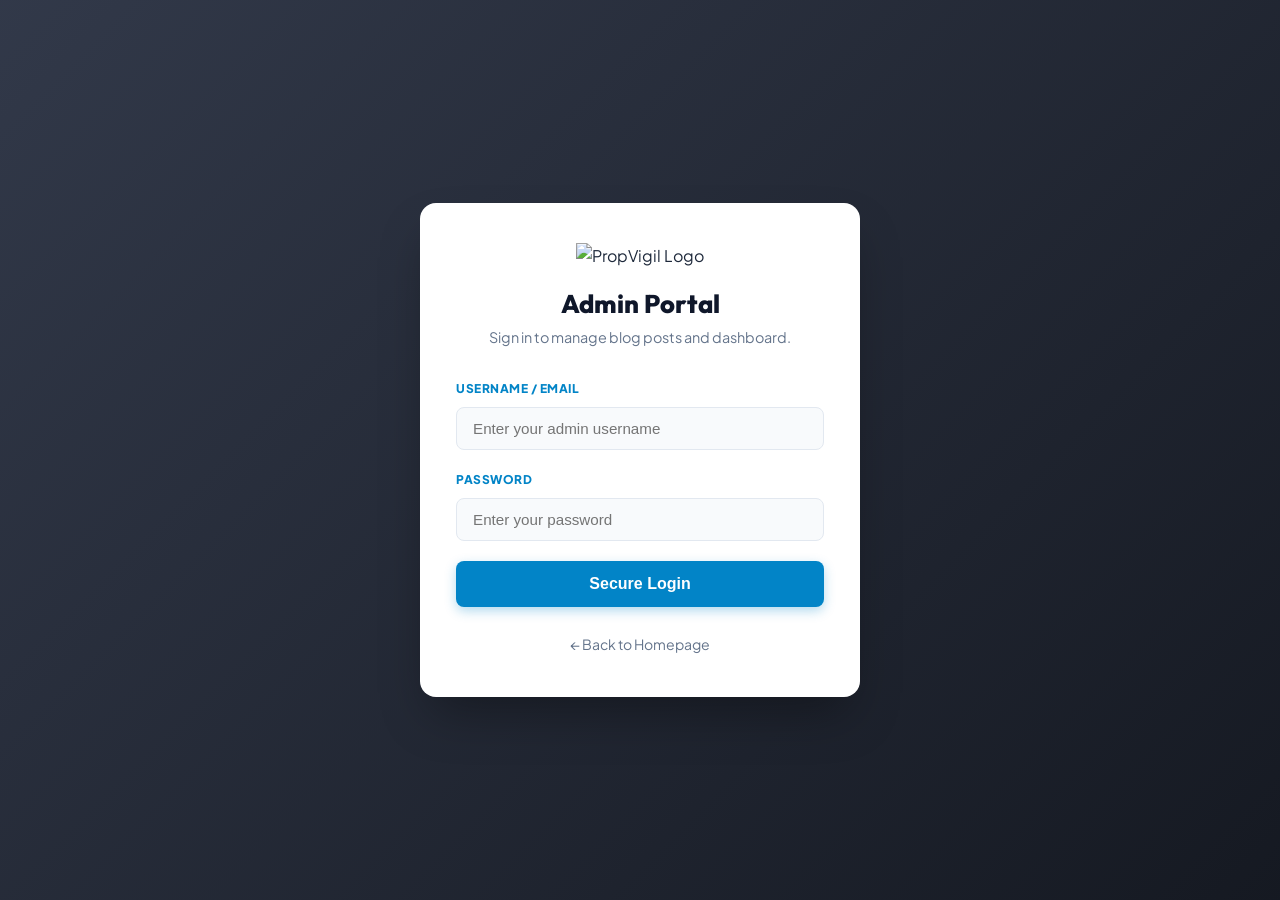
==== admin.html @ 98d90317 "Update PropVigil website" ====
<!DOCTYPE html>
<html lang="en">
<head>
  <meta charset="UTF-8">
  <meta name="viewport" content="width=device-width, initial-scale=1.0">
  <title>PropVigil Content Manager & Admin Portal</title>
  <meta name="robots" content="noindex, nofollow">

  <!-- Fonts & Styles -->
  <link rel="preconnect" href="https://fonts.googleapis.com">
  <link rel="preconnect" href="https://fonts.gstatic.com" crossorigin>
  <link href="https://fonts.googleapis.com/css2?family=Plus+Jakarta+Sans:wght@300;400;500;600;700;800&family=Outfit:wght@400;500;600;700;800&family=Space+Grotesk:wght@500;700&display=swap" rel="stylesheet">
  <link rel="stylesheet" href="css/style.css">

  <style>
    .tab-btn {
      padding: 10px 24px;
      border: none;
      background: none;
      font-weight: 700;
      font-size: 0.95rem;
      color: #64748B;
      cursor: pointer;
      border-bottom: 2px solid transparent;
      transition: all 0.2s ease;
    }
    .tab-btn.active {
      color: #0284C7;
      border-bottom-color: #0284C7;
    }
    
    /* Modal styles */
    .admin-modal-overlay {
      position: fixed;
      top: 0; left: 0; right: 0; bottom: 0;
      background: rgba(15, 23, 42, 0.7);
      backdrop-filter: blur(4px);
      display: flex;
      justify-content: center;
      align-items: center;
      z-index: 1000;
      opacity: 0;
      visibility: hidden;
      transition: all 0.3s ease;
    }
    .admin-modal-overlay.open {
      opacity: 1;
      visibility: visible;
    }
    .admin-modal-box {
      background: #FFFFFF;
      border-radius: 16px;
      width: 90%;
      max-width: 760px;
      max-height: 90vh;
      overflow-y: auto;
      padding: 32px;
      box-shadow: 0 20px 40px rgba(0,0,0,0.2);
    }
  </style>
</head>
<body class="cms-body">

  <!-- LOGIN PORTAL VIEW (Image 2 style) -->
  <div id="loginView" class="admin-login-backdrop">
    <div class="admin-login-box">
      <img src="assets/logo.svg" alt="PropVigil Logo" class="admin-login-logo">
      <h2 class="admin-login-title">Admin Portal</h2>
      <p class="admin-login-sub">Sign in to manage blog posts and dashboard.</p>

      <div id="loginAlert" style="display: none; padding: 10px; border-radius: 6px; font-size: 0.85rem; margin-bottom: 16px; background: #FEE2E2; color: #DC2626;"></div>

      <form id="adminLoginForm">
        <div class="admin-form-group">
          <label class="admin-form-label">USERNAME / EMAIL</label>
          <input type="text" id="loginUsername" class="admin-form-input" placeholder="Enter your admin username" required autocomplete="username">
        </div>

        <div class="admin-form-group">
          <label class="admin-form-label">PASSWORD</label>
          <input type="password" id="loginPassword" class="admin-form-input" placeholder="Enter your password" required autocomplete="current-password">
        </div>

        <button type="submit" class="btn-admin-submit">Secure Login</button>
      </form>

      <div style="margin-top: 24px;">
        <a href="index.html" style="color: #64748B; font-size: 0.88rem; text-decoration: none;">← Back to Homepage</a>
      </div>
    </div>
  </div>

  <!-- CONTENT MANAGER DASHBOARD VIEW (Image 3 style) -->
  <div id="dashboardView" style="display: none;">
    
    <!-- Top Header Bar -->
    <header class="cms-topbar">
      <div class="cms-brand-title">
        <img src="assets/logo.svg" alt="PropVigil Logo" style="height: 36px;">
        <span style="border-left: 2px solid #E2E8F0; padding-left: 14px; color: #0284C7; font-size: 1.1rem;">Content Manager</span>
      </div>

      <div style="display: flex; gap: 12px; align-items: center;">
        <a href="index.html" target="_blank" class="btn-cms-action view" style="padding: 8px 16px; border: 1px solid #0284C7; border-radius: 8px; text-decoration: none;">🏠 Visit Website</a>
        <button id="logoutBtn" class="btn-cms-action unpublish" style="padding: 8px 16px; border: 1px solid #CBD5E1; border-radius: 8px;">Logout</button>
      </div>
    </header>

    <!-- Main CMS Container -->
    <main class="cms-container">

      <!-- Toast Feedback -->
      <div id="cmsToast" class="toast-feedback"></div>

      <!-- SECTION: BLOG POSTS MANAGER (Articles) -->
      <section id="sectionBlogs">
        <div class="cms-section-header">
          <h1 class="cms-title">Blog Posts & Guides</h1>
          <button id="btnCreateBlog" class="btn-create-post">
            <span style="font-size: 1.2rem; font-weight: 800;">+</span> Create New Post
          </button>
        </div>

        <div class="cms-table-card">
          <table class="cms-table">
            <thead>
              <tr>
                <th style="width: 45%;">POST DETAILS</th>
                <th>DATE CREATED</th>
                <th>STATUS</th>
                <th style="text-align: right; width: 28%;">ACTIONS</th>
              </tr>
            </thead>
            <tbody id="cmsBlogsTableBody">
              <!-- Dynamically populated -->
              <tr>
                <td colspan="4" style="text-align: center; color: #64748B; padding: 40px;">
                  Loading blog posts...
                </td>
              </tr>
            </tbody>
          </table>
        </div>
      </section>

    </main>
  </div>

  <!-- MODAL: CREATE / EDIT BLOG POST -->
  <div id="blogModal" class="admin-modal-overlay">
    <div class="admin-modal-box">
      <!-- Modal Header -->
      <div style="display: flex; justify-content: space-between; align-items: center; border-bottom: 1px solid #E2E8F0; padding-bottom: 16px; margin-bottom: 24px;">
        <h2 id="blogModalTitle" style="font-size: 1.4rem; font-weight: 800; color: #0F172A; margin: 0;">Create Blog Post</h2>
        <button id="closeBlogModal" style="background: none; border: none; font-size: 1.5rem; cursor: pointer; color: #64748B;">&times;</button>
      </div>

      <!-- Mode Selector Tabs (Image 1 & 2 layout) -->
      <div class="blog-modal-tabs">
        <button id="tabManualModeBtn" class="blog-modal-tab-btn active" type="button">
          ✍️ Manually Write Blog
        </button>
        <button id="tabAiModeBtn" class="blog-modal-tab-btn" type="button">
          🤖 AI Topic Blog Generator
        </button>
      </div>

      <!-- VIEW 1: MANUAL WRITE BLOG (Image 2 design) -->
      <div id="manualBlogView">
        <h3 style="font-size: 1.15rem; font-weight: 800; color: #0284C7; margin-bottom: 20px;">Create / Edit Blog Post Details</h3>
        
        <form id="blogForm" novalidate>
          <input type="hidden" id="blogFormId">
          <input type="hidden" id="blogFormOriginalSlug">

          <div class="admin-form-row">
            <div>
              <label class="admin-form-label">Title *</label>
              <input type="text" id="blogFormTitle" class="admin-form-input" placeholder="Enter post title" required>
            </div>
            <div>
              <label class="admin-form-label">Focus Keyword (SEO Slug) *</label>
              <input type="text" id="blogFormSlug" class="admin-form-input" placeholder="e.g. bbmp-khata-verification-guide" required>
            </div>
          </div>

          <div style="margin-bottom: 16px;">
            <label class="admin-form-label">Summary *</label>
            <textarea id="blogFormExcerpt" class="admin-form-input" rows="3" placeholder="A short summary of the post..." required></textarea>
          </div>

          <div class="admin-form-row">
            <div>
              <label class="admin-form-label">Category *</label>
              <input type="text" id="blogFormCategory" class="admin-form-input" placeholder="e.g. Civic Compliance" required value="Civic Compliance">
            </div>
            <div>
              <label class="admin-form-label">Status</label>
              <select id="blogFormStatus" class="admin-form-input" style="background: #FFFFFF;">
                <option value="true">Published (Live Immediately)</option>
                <option value="false">Draft (Hidden)</option>
              </select>
            </div>
          </div>

          <div class="admin-form-row">
            <div>
              <label class="admin-form-label">Image URL *</label>
              <input type="text" id="blogFormImageUrl" class="admin-form-input" placeholder="https://..." value="https://images.unsplash.com/photo-1560518883-ce09059eeffa?auto=format&fit=crop&w=800&q=80">
            </div>
            <div>
              <label class="admin-form-label">Image Alt Text</label>
              <input type="text" id="blogFormImageAlt" class="admin-form-input" placeholder="Description of image">
            </div>
          </div>

          <div style="margin-bottom: 24px;">
            <label class="admin-form-label">Content (HTML supported) *</label>
            <textarea id="blogFormContent" class="admin-form-input" rows="8" placeholder="<p>Write your blog content here...</p>"></textarea>
          </div>

          <div style="display: flex; justify-content: space-between; align-items: center; border-top: 1px solid #E2E8F0; padding-top: 20px;">
            <button type="button" class="btn-modal-outline cancelBlogModalBtn">Cancel</button>
            <button type="submit" id="btnSaveBlogPost" class="btn-create-post" style="padding: 12px 28px;">Save Blog Post</button>
          </div>
        </form>
      </div>

      <!-- VIEW 2: AI TOPIC BLOG GENERATOR (Image 1 design) -->
      <div id="aiBlogView" style="display: none;">
        
        <!-- Info Callout Box -->
        <div class="ai-info-box">
          <div class="ai-info-title">
            <span>🤖</span>
            <span>AI Blog Topic Generator</span>
          </div>
          <p class="ai-info-desc">
            Give AI any topic or keyword. It will automatically write structured SEO content, generate focus slug, summary, category, and attach a high-quality featured Unsplash image.
          </p>
        </div>

        <form id="aiBlogForm">
          <div style="margin-bottom: 20px;">
            <label class="admin-form-label">Enter Topic or Keyword *</label>
            <input type="text" id="aiTopicInput" class="admin-form-input" placeholder="e.g. BBMP e-Khata Digital Verification Process for NRIs in Bangalore" required>
            <div id="aiTopicDuplicateAlert" style="display: none; margin-top: 8px; padding: 10px 14px; background: #FEF3C7; border: 1px solid #F59E0B; border-radius: 8px; color: #92400E; font-size: 0.88rem; font-weight: 600; line-height: 1.4;">
            </div>
          </div>

          <div style="margin-bottom: 20px;">
            <label class="admin-form-label" style="color: #64748B;">Or Pick a Trending Topic:</label>
            <div class="topic-chips-group">
              <button type="button" class="topic-chip-btn" data-topic="BBMP e-Khata Digital Verification & Tax Assessment Guide 2026">📄 BBMP e-Khata Verification</button>
              <button type="button" class="topic-chip-btn" data-topic="Preventing Boundary Encroachment & Illegal Dumping on Vacant Plots in Bangalore">🛡️ Site Security & Fencing</button>
              <button type="button" class="topic-chip-btn" data-topic="BDA Master Plan Zonal Clearances & Lake Buffer Regulations for Property Buyers">🏢 BDA Zonal Compliance</button>
              <button type="button" class="topic-chip-btn" data-topic="NRI Property Care & Periodic Geotagged Physical Site Inspection Reports">🏡 NRI Property Care</button>
              <button type="button" class="topic-chip-btn" data-topic="Encumbrance Certificate & Title Search Due Diligence Manual for Bangalore Property">📜 Legal Title Due Diligence</button>
              <button type="button" class="topic-chip-btn" data-topic="Vacant Plot Debris Clearing & Solid Waste Byelaw Penalties in Bangalore">🧹 Debris Clearing & Byelaws</button>
            </div>
          </div>

          <div style="margin-bottom: 24px;">
            <label class="admin-form-label">Publishing Status</label>
            <select id="aiPublishStatus" class="admin-form-input" style="background: #FFFFFF;">
              <option value="true">Published (Live Immediately)</option>
              <option value="false">Draft (Hidden)</option>
            </select>
          </div>

          <div style="display: flex; justify-content: space-between; align-items: center; border-top: 1px solid #E2E8F0; padding-top: 20px;">
            <button type="button" class="btn-modal-outline cancelBlogModalBtn">Cancel</button>
            <button type="submit" id="btnSubmitAiGenerate" class="btn-modal-ai-action">
              <span>✨</span>
              <span id="aiSubmitBtnText">Generate Blog with AI</span>
            </button>
          </div>
        </form>

      </div>

    </div>
  </div>

  <script src="js/main.js"></script>
</body>
</html>
---- css/style.css ----
/* ==========================================================================
   PropVigil - Warm Cream Studio Design System (#FFF8F0)
   Palette:
   - Background Canvas: Warm Cream (#FFF8F0)
   - Cards & Containers: Crisp Pure White (#FFFFFF)
   - Primary Headings & Navy Accents: Deep Brand Navy (#1B3A5F)
   - Metallic Highlights & Badges: Brand Gold (#C9A227)
   - Text Body: Dark Slate (#1E293B) - 100% Contrast & Crystal Clear Readability
   ========================================================================== */

@import url('https://fonts.googleapis.com/css2?family=Plus+Jakarta+Sans:wght@300;400;500;600;700;800&family=Outfit:wght@400;500;600;700;800&family=Space+Grotesk:wght@500;700&display=swap');

:root {
  /* Warm Cream Core Palette */
  --bg-dark: #FFF8F0;
  --bg-light: #FFF8F0;
  --bg-navy: #1B3A5F;
  --navy-dark: #0F233B;
  --navy-light: #254E7E;

  --bg-card: #FFFFFF;
  --bg-card-hover: #FFFFFF;
  --bg-input: #FFFFFF;

  --brand-navy: #1B3A5F;
  --brand-gold: #C9A227;
  --gold-bright: #D4AF37;
  --gold-hover: #B8921E;
  --gold-light: #FFFBEB;
  --gold-border: rgba(201, 162, 39, 0.4);
  --gold-gradient: linear-gradient(135deg, #E5C158 0%, #C9A227 50%, #A07F1A 100%);

  /* High Contrast Typography Colors */
  --text-primary: #0F172A;
  --text-heading: #1B3A5F;
  --text-body: #1E293B;
  --text-muted: #64748B;
  --text-white: #FFFFFF;

  /* Borders & Shadows */
  --border-light: #E2E8F0;
  --border-gold: rgba(201, 162, 39, 0.4);

  --shadow-dock: 0 12px 35px rgba(27, 58, 95, 0.1), 0 0 20px rgba(201, 162, 39, 0.1);
  --shadow-sm: 0 4px 14px rgba(27, 58, 95, 0.05);
  --shadow-md: 0 12px 32px rgba(27, 58, 95, 0.08);
  --shadow-lg: 0 24px 50px rgba(27, 58, 95, 0.12);
  --shadow-gold-glow: 0 0 25px rgba(201, 162, 39, 0.25);

  /* Radii & Transitions */
  --radius-sm: 10px;
  --radius-md: 16px;
  --radius-lg: 28px;
  --radius-pill: 9999px;

  --transition: all 0.35s cubic-bezier(0.16, 1, 0.3, 1);
  --transition-bounce: all 0.5s cubic-bezier(0.34, 1.56, 0.64, 1);
}

/* Global Reset */
*, *::before, *::after {
  margin: 0;
  padding: 0;
  box-sizing: border-box;
}

html {
  scroll-behavior: smooth;
  font-size: 16px;
}

/* Studio Off-White Canvas */
body, .hero-section, .section-padding, .report-section {
  font-family: 'Plus Jakarta Sans', -apple-system, sans-serif;
  color: var(--text-body);
  background-color: var(--bg-dark);
  line-height: 1.65;
  overflow-x: hidden;
}

/* Typography Headings */
h1, h2, h3, h4, h5, h6 {
  font-family: 'Outfit', sans-serif;
  color: var(--text-heading);
  font-weight: 700;
  line-height: 1.2;
}

a {
  color: var(--brand-navy);
  text-decoration: none;
  transition: var(--transition);
}

a:hover {
  color: var(--brand-gold);
}

/* Text Gradient Utilities */
.text-gradient-gold {
  background: var(--gold-gradient);
  -webkit-background-clip: text;
  -webkit-text-fill-color: transparent;
  display: inline-block;
}

/* Container & Layout */
.container {
  max-width: 1200px;
  margin: 0 auto;
  padding: 0 24px;
}

.section-padding {
  padding: 105px 0;
  position: relative;
  background-color: var(--bg-dark);
}

.section-header {
  text-align: center;
  max-width: 780px;
  margin: 0 auto 56px auto;
}

.section-title {
  font-size: 2.75rem;
  color: var(--text-heading);
  margin-bottom: 16px;
  letter-spacing: -0.03em;
}

.section-intro {
  font-size: 1.15rem;
  color: var(--text-muted);
}

/* Badge Chips */
.badge-chip {
  display: inline-flex;
  align-items: center;
  gap: 8px;
  padding: 6px 20px;
  background: var(--gold-light);
  border: 1px solid var(--border-gold);
  border-radius: var(--radius-pill);
  font-size: 0.8rem;
  font-weight: 700;
  text-transform: uppercase;
  letter-spacing: 0.08em;
  color: var(--brand-gold);
  margin-bottom: 18px;
  box-shadow: 0 4px 15px rgba(201, 162, 39, 0.12);
}

/* ==========================================================================
   FLOATING ISLAND DOCK HEADER (CLEAN NAVY & GOLD EDITION)
   ========================================================================== */
.site-header {
  position: fixed;
  top: 20px;
  left: 50%;
  transform: translateX(-50%);
  width: min(1160px, 94%);
  height: 72px;
  z-index: 10000;
  background: rgba(255, 255, 255, 0.96);
  backdrop-filter: blur(24px) saturate(180%);
  -webkit-backdrop-filter: blur(24px) saturate(180%);
  border: 1.5px solid var(--border-gold);
  border-top: 3px solid var(--brand-gold);
  border-radius: var(--radius-pill);
  box-shadow: var(--shadow-dock);
  transition: var(--transition);
}

.header-inner {
  display: flex;
  align-items: center;
  justify-content: space-between;
  height: 100%;
  padding: 0 28px;
}

/* Brand Logo */
.brand-logo {
  display: flex;
  align-items: center;
  gap: 12px;
  transition: var(--transition);
}

.brand-logo:hover {
  transform: scale(1.02);
}

.brand-logo img {
  height: 48px;
  width: auto;
  display: block;
}

/* Nav Menu */
.nav-menu {
  display: flex;
  align-items: center;
  gap: 8px;
  list-style: none;
  background: transparent;
  padding: 5px 0;
  border-radius: var(--radius-pill);
  border: none;
}

.nav-link {
  font-size: 0.9rem;
  font-weight: 600;
  color: var(--brand-navy);
  padding: 8px 18px;
  border-radius: var(--radius-pill);
  transition: var(--transition);
  white-space: nowrap;
}

.nav-link:hover, .nav-link.active {
  color: var(--brand-navy);
  background: var(--gold-light);
  border: 1px solid var(--border-gold);
  box-shadow: 0 4px 12px rgba(201, 162, 39, 0.15);
}

.mobile-nav-toggle {
  display: none;
  background: rgba(27, 58, 95, 0.04);
  border: 1.5px solid var(--border-gold);
  color: var(--brand-navy);
  width: 42px;
  height: 42px;
  border-radius: var(--radius-pill);
  cursor: pointer;
  align-items: center;
  justify-content: center;
  transition: var(--transition);
  padding: 0;
  position: relative;
  z-index: 10002;
  font-size: 1.3rem;
  line-height: 1;
}

.mobile-nav-toggle:hover,
.mobile-nav-toggle:focus {
  background: var(--gold-light);
  border-color: var(--brand-gold);
  outline: none;
}

.mobile-nav-toggle .hamburger-box {
  width: 20px;
  height: 14px;
  position: relative;
  display: flex;
  flex-direction: column;
  justify-content: space-between;
  pointer-events: none;
}

.mobile-nav-toggle .hamburger-bar {
  display: block;
  width: 100%;
  height: 2px;
  background: var(--brand-navy);
  border-radius: 2px;
  transition: all 0.3s cubic-bezier(0.16, 1, 0.3, 1);
}

.mobile-nav-toggle.open .hamburger-bar:nth-child(1) {
  transform: translateY(6px) rotate(45deg);
  background: var(--brand-navy);
}

.mobile-nav-toggle.open .hamburger-bar:nth-child(2) {
  opacity: 0;
  transform: scaleX(0);
}

.mobile-nav-toggle.open .hamburger-bar:nth-child(3) {
  transform: translateY(-6px) rotate(-45deg);
  background: var(--brand-navy);
}

/* Buttons System */
.btn {
  display: inline-flex;
  align-items: center;
  justify-content: center;
  gap: 10px;
  padding: 16px 34px;
  border-radius: var(--radius-pill);
  font-weight: 700;
  font-size: 0.98rem;
  cursor: pointer;
  border: none;
  transition: var(--transition-bounce);
  text-align: center;
}

.btn-whatsapp {
  background: #25D366;
  color: #FFFFFF;
  box-shadow: 0 6px 22px rgba(37, 211, 102, 0.35);
}

.btn-whatsapp:hover {
  background: #1DA851;
  color: #FFFFFF;
  transform: translateY(-4px) scale(1.02);
  box-shadow: 0 14px 32px rgba(37, 211, 102, 0.5);
}

.btn-gold {
  background: var(--gold-gradient);
  color: #FFFFFF;
  box-shadow: 0 6px 22px rgba(201, 162, 39, 0.35);
}

.btn-gold:hover {
  background: var(--gold-hover);
  color: #FFFFFF;
  transform: translateY(-4px) scale(1.02);
  box-shadow: 0 14px 32px rgba(201, 162, 39, 0.5);
}

.btn-navy {
  background: var(--brand-navy);
  color: #FFFFFF;
  box-shadow: var(--shadow-md);
}

.btn-navy:hover {
  background: var(--navy-dark);
  color: #FFFFFF;
  transform: translateY(-4px) scale(1.02);
}

/* Hero Section */
.hero-section {
  padding: 115px 0 70px 0;
  background-color: var(--bg-dark);
  border-bottom: 1px solid var(--border-light);
}

.hero-grid {
  display: grid;
  grid-template-columns: 1.15fr 0.85fr;
  gap: 60px;
  align-items: center;
}

.hero-title {
  font-size: 3.5rem;
  color: var(--text-heading);
  line-height: 1.12;
  margin-bottom: 24px;
  letter-spacing: -0.03em;
}

.hero-subheading {
  font-size: 1.2rem;
  color: var(--text-body);
  margin-bottom: 36px;
  line-height: 1.7;
}

.hero-buttons {
  display: flex;
  align-items: center;
  gap: 16px;
  margin-bottom: 40px;
  flex-wrap: wrap;
}

.trust-strip {
  display: flex;
  align-items: center;
  gap: 16px;
  padding-top: 24px;
  border-top: 1px solid var(--border-light);
  font-size: 0.92rem;
  color: var(--text-muted);
}

.trust-chip {
  display: inline-flex;
  align-items: center;
  gap: 6px;
  color: var(--brand-navy);
  font-weight: 600;
}

.trust-chip svg {
  color: var(--brand-gold);
}

/* Hero Image Card */
.hero-image-card {
  background: var(--bg-card);
  border: 1.5px solid var(--border-gold);
  border-radius: var(--radius-lg);
  padding: 16px;
  box-shadow: var(--shadow-lg);
  position: relative;
  transition: var(--transition-bounce);
}

.hero-image-card:hover {
  transform: translateY(-8px) scale(1.015);
  box-shadow: var(--shadow-lg), var(--shadow-gold-glow);
}

.hero-image-wrap {
  position: relative;
  border-radius: var(--radius-md);
  overflow: hidden;
}

.hero-image-card img {
  width: 100%;
  height: 420px;
  object-fit: cover;
  display: block;
  border-radius: var(--radius-md);
  transition: var(--transition);
}

/* Floating Glass Overlay Badges */
.floating-overlay-badge {
  position: absolute;
  top: 28px;
  left: 28px;
  background: rgba(27, 58, 95, 0.92);
  backdrop-filter: blur(16px);
  border: 1px solid var(--border-gold);
  padding: 10px 18px;
  border-radius: var(--radius-pill);
  color: #FFFFFF;
  font-size: 0.82rem;
  font-weight: 700;
  display: flex;
  align-items: center;
  gap: 8px;
  box-shadow: var(--shadow-md);
  z-index: 10;
}

.floating-geotag-badge {
  position: absolute;
  bottom: 28px;
  right: 28px;
  background: rgba(255, 255, 255, 0.95);
  backdrop-filter: blur(16px);
  border: 1.5px solid var(--border-gold);
  padding: 10px 18px;
  border-radius: var(--radius-md);
  color: var(--brand-navy);
  font-size: 0.82rem;
  font-weight: 700;
  box-shadow: var(--shadow-md);
  z-index: 10;
  display: flex;
  align-items: center;
  gap: 8px;
}

/* Live Pulse Green Dot */
@keyframes pulseDot {
  0% { transform: scale(0.95); box-shadow: 0 0 0 0 rgba(37, 211, 102, 0.7); }
  70% { transform: scale(1); box-shadow: 0 0 0 10px rgba(37, 211, 102, 0); }
  100% { transform: scale(0.95); box-shadow: 0 0 0 0 rgba(37, 211, 102, 0); }
}

.live-dot {
  width: 10px;
  height: 10px;
  background-color: #25D366;
  border-radius: 50%;
  display: inline-block;
  animation: pulseDot 2s infinite;
}

/* Reviews Block (Replaces Stats Counter Strip - A1) */
.reviews-block {
  margin-top: 48px;
}

.reviews-grid {
  display: grid;
  grid-template-columns: repeat(3, 1fr);
  gap: 24px;
}

.review-card {
  background: var(--bg-card);
  border: 1px solid var(--border-light);
  border-top: 3px solid var(--brand-gold);
  border-radius: var(--radius-md);
  padding: 28px 24px;
  display: flex;
  flex-direction: column;
  justify-content: space-between;
  box-shadow: var(--shadow-sm);
  transition: var(--transition);
}

.review-card:hover {
  transform: translateY(-4px);
  box-shadow: var(--shadow-md);
  border-color: var(--border-gold);
}

.review-stars {
  display: flex;
  gap: 4px;
  color: #C9A227;
  font-size: 1.15rem;
  margin-bottom: 14px;
  line-height: 1;
}

.review-text {
  font-size: 0.98rem;
  color: var(--text-heading);
  line-height: 1.65;
  margin-bottom: 20px;
  font-weight: 500;
  flex-grow: 1;
}

.review-attribution {
  font-size: 0.84rem;
  color: var(--text-muted);
  font-weight: 600;
  border-top: 1px solid var(--border-light);
  padding-top: 12px;
  margin-top: auto;
  line-height: 1.4;
}

/* Cleaning is part of the plan section (A2) */
.cleaning-plan-card {
  background: #FFFFFF;
  border: 1.5px solid var(--border-gold);
  border-radius: var(--radius-lg);
  padding: 44px 40px;
  box-shadow: var(--shadow-md);
  max-width: 900px;
  margin: 0 auto;
}

.cleaning-plan-title {
  font-size: 2.2rem;
  color: var(--brand-navy);
  margin-bottom: 20px;
  letter-spacing: -0.02em;
}

.cleaning-plan-body p {
  font-size: 1.08rem;
  line-height: 1.75;
  color: var(--text-heading);
  margin-bottom: 16px;
}

.cleaning-plan-body p:last-of-type {
  margin-bottom: 28px;
}

/* What's Included Page Layout & Styling (A8) */
.whats-included-grid {
  display: grid;
  grid-template-columns: 1fr 1fr;
  gap: 32px;
  margin-bottom: 40px;
}

.included-column-card {
  background: #FFFFFF;
  border: 1px solid var(--border-light);
  border-radius: var(--radius-md);
  padding: 36px 32px;
  box-shadow: var(--shadow-sm);
}

.included-column-card.primary-plan {
  border: 1.5px solid var(--brand-gold);
  background: #FCFBF8;
}

.included-column-card h3 {
  font-size: 1.45rem;
  color: var(--brand-navy);
  margin-bottom: 22px;
  padding-bottom: 14px;
  border-bottom: 2px solid var(--border-gold);
}

.included-list {
  list-style: none;
  display: flex;
  flex-direction: column;
  gap: 12px;
  padding: 0;
  margin: 0;
}

.included-list li {
  padding: 12px 16px;
  border-radius: var(--radius-sm);
  font-size: 1rem;
  color: var(--text-heading);
  background: #FFFFFF;
  border: 1px solid var(--border-light);
  display: flex;
  align-items: center;
  gap: 10px;
}

.included-list li::before {
  content: '✓';
  color: #10B981;
  font-weight: 800;
  font-size: 1.1rem;
}

.included-list.quoted-list li::before {
  content: '•';
  color: var(--brand-gold);
  font-size: 1.5rem;
  line-height: 1;
}



.quote-single-note {
  font-size: 1rem;
  font-weight: 600;
  color: var(--brand-navy);
  text-align: center;
  padding: 16px 20px;
  background: var(--gold-light);
  border: 1px solid var(--border-gold);
  border-radius: var(--radius-md);
  margin-bottom: 44px;
}

.price-change-card {
  background: #FFFFFF;
  border: 1px solid var(--border-light);
  border-radius: var(--radius-md);
  padding: 32px;
  margin-bottom: 32px;
  text-align: center;
}

.price-change-card h3 {
  font-size: 1.35rem;
  color: var(--brand-navy);
  margin-bottom: 12px;
}

.price-change-points {
  font-size: 1.05rem;
  font-weight: 600;
  color: var(--text-heading);
}

.no-rate-card-box {
  background: var(--brand-navy);
  color: #FFFFFF;
  border-radius: var(--radius-lg);
  padding: 44px 36px;
  text-align: center;
  border: 2px solid var(--border-gold);
}

.no-rate-card-box h3 {
  color: var(--brand-gold);
  font-size: 1.85rem;
  margin-bottom: 14px;
}

.no-rate-card-box p {
  font-size: 1.1rem;
  max-width: 680px;
  margin: 0 auto 28px auto;
  color: #F8FAFC;
  line-height: 1.65;
}

@media (max-width: 900px) {
  .reviews-grid {
    grid-template-columns: 1fr;
  }
  .whats-included-grid {
    grid-template-columns: 1fr;
  }
}

/* ==========================================================================
   SECTION 2: EXPANDABLE ACCORDION BLOCKS ("What do you own?")
   ========================================================================== */
.accordion-wrapper {
  display: flex;
  flex-direction: column;
  gap: 22px;
  max-width: 1020px;
  margin: 0 auto;
}

.accordion-item {
  background: var(--bg-card);
  border: 1.5px solid var(--border-light);
  border-radius: var(--radius-md);
  overflow: hidden;
  box-shadow: var(--shadow-sm);
  transition: var(--transition-bounce);
  position: relative;
}

.accordion-item::before {
  content: '';
  position: absolute;
  left: 0;
  top: 0;
  bottom: 0;
  width: 5px;
  background: var(--brand-gold);
  opacity: 0;
  transition: var(--transition);
}

.accordion-item:hover {
  border-color: var(--border-gold);
  box-shadow: var(--shadow-md);
  transform: translateY(-4px);
}

.accordion-item.active {
  border-color: var(--brand-gold);
  box-shadow: var(--shadow-md), var(--shadow-gold-glow);
  transform: translateY(-4px);
}

.accordion-item.active::before {
  opacity: 1;
}

.accordion-header {
  padding: 26px 32px;
  background: var(--bg-card);
  display: flex;
  align-items: center;
  justify-content: space-between;
  cursor: pointer;
  user-select: none;
}

.accordion-header h3 {
  font-size: 1.38rem;
  color: var(--brand-navy);
  display: flex;
  align-items: center;
  gap: 12px;
}

.accordion-icon {
  width: 34px;
  height: 34px;
  border-radius: 50%;
  background: var(--bg-dark);
  border: 1px solid var(--border-light);
  display: flex;
  align-items: center;
  justify-content: center;
  color: var(--brand-navy);
  font-size: 0.95rem;
  font-weight: bold;
  transition: var(--transition);
}

.accordion-item.active .accordion-icon {
  transform: rotate(180deg);
  background: var(--brand-gold);
  color: #FFFFFF;
  border-color: var(--brand-gold);
  box-shadow: 0 4px 12px rgba(201, 162, 39, 0.3);
}

.accordion-content {
  display: none;
  padding: 32px;
  border-top: 1.5px solid var(--border-light);
  background: var(--bg-dark);
  animation: slideAccordion 0.4s cubic-bezier(0.16, 1, 0.3, 1) forwards;
}

@keyframes slideAccordion {
  from { opacity: 0; transform: translateY(-12px); }
  to { opacity: 1; transform: translateY(0); }
}

.accordion-item.active .accordion-content {
  display: block;
}

.acc-block-title {
  font-size: 0.84rem;
  font-weight: 800;
  text-transform: uppercase;
  letter-spacing: 0.08em;
  color: var(--brand-gold);
  margin: 22px 0 10px 0;
  display: flex;
  align-items: center;
  gap: 8px;
}

.acc-block-title:first-child {
  margin-top: 0;
}

.acc-list {
  padding-left: 22px;
  margin-bottom: 18px;
}

.acc-list li {
  margin-bottom: 8px;
  color: var(--text-body);
  font-size: 0.98rem;
}

/* Section 3: Four Steps */
.steps-grid {
  display: grid;
  grid-template-columns: repeat(4, 1fr);
  gap: 24px;
}

.step-card {
  background: var(--bg-card);
  border: 1px solid var(--border-light);
  border-radius: var(--radius-md);
  padding: 34px 26px;
  box-shadow: var(--shadow-sm);
  transition: var(--transition-bounce);
}

.step-card:hover {
  transform: translateY(-6px);
  border-color: var(--brand-gold);
  box-shadow: var(--shadow-md);
}

.step-number {
  font-size: 2.3rem;
  font-weight: 800;
  color: var(--brand-gold);
  font-family: 'Space Grotesk', 'Outfit', sans-serif;
  margin-bottom: 14px;
  width: 50px;
  height: 50px;
  background: var(--gold-light);
  border: 1px solid var(--border-gold);
  border-radius: 50%;
  display: flex;
  align-items: center;
  justify-content: center;
  box-shadow: 0 4px 12px rgba(201, 162, 39, 0.15);
  transition: var(--transition);
}

.step-card:hover .step-number {
  background: var(--brand-gold);
  color: #FFFFFF;
  transform: scale(1.1);
}

.step-card h3 {
  font-size: 1.25rem;
  margin-bottom: 10px;
  color: var(--brand-navy);
}

.step-card p {
  font-size: 0.94rem;
  color: var(--text-body);
}

/* Section 4: Report Showcase */
.report-section {
  background-color: var(--bg-dark);
  border-top: 1px solid var(--border-light);
  border-bottom: 1px solid var(--border-light);
}

.report-grid {
  display: grid;
  grid-template-columns: 1fr 1fr;
  gap: 26px;
  margin: 40px 0;
}

.report-feature-card {
  background: var(--bg-card);
  border: 1px solid var(--border-light);
  border-radius: var(--radius-md);
  padding: 30px;
  box-shadow: var(--shadow-sm);
  transition: var(--transition-bounce);
}

.report-feature-card:hover {
  border-color: var(--brand-gold);
  transform: translateY(-4px);
}

.report-feature-card h4 {
  font-size: 1.18rem;
  color: var(--brand-navy);
  margin-bottom: 10px;
}

/* Section 5: Elevated Power of Attorney Trust Card */
.poa-band {
  padding: 60px 0;
  background: var(--bg-dark);
}

.poa-trust-card {
  background: linear-gradient(135deg, #1B3A5F 0%, #0F233B 100%);
  color: #FFFFFF;
  border-radius: var(--radius-lg);
  padding: 50px 48px;
  border: 1.5px solid var(--border-gold);
  border-top: 4px solid var(--brand-gold);
  box-shadow: var(--shadow-lg), var(--shadow-gold-glow);
  position: relative;
  overflow: hidden;
}

.poa-badge {
  display: inline-flex;
  align-items: center;
  gap: 8px;
  background: rgba(201, 162, 39, 0.15);
  color: var(--brand-gold);
  border: 1px solid var(--border-gold);
  padding: 6px 16px;
  border-radius: var(--radius-pill);
  font-size: 0.82rem;
  font-weight: 700;
  letter-spacing: 0.05em;
  text-transform: uppercase;
  margin-bottom: 20px;
}

.poa-trust-card h2 {
  color: #FFFFFF;
  font-size: 2.3rem;
  margin-bottom: 20px;
  font-family: 'Outfit', sans-serif;
}

.poa-trust-card p {
  font-size: 1.05rem;
  line-height: 1.8;
  max-width: 900px;
  margin-bottom: 16px;
  color: #E2E8F0;
}

.poa-highlight {
  font-weight: 700;
  color: var(--brand-gold) !important;
  font-size: 1.18rem;
  margin-top: 24px;
  padding-top: 16px;
  border-top: 1px solid rgba(255, 255, 255, 0.12);
}

/* Data Tables */
.data-table-wrapper {
  overflow-x: auto;
  margin: 32px 0;
  border-radius: var(--radius-sm);
  border: 1px solid var(--border-light);
}

table.plain-data-table {
  width: 100%;
  border-collapse: collapse;
  background: var(--bg-card);
}

table.plain-data-table th {
  background: var(--brand-navy);
  color: #FFFFFF;
  text-align: left;
  padding: 18px 22px;
  font-size: 0.95rem;
  font-family: 'Outfit', sans-serif;
}

table.plain-data-table td {
  padding: 18px 22px;
  border-bottom: 1px solid var(--border-light);
  font-size: 0.95rem;
  color: var(--text-body);
}

table.plain-data-table tr:last-child td {
  border-bottom: none;
}

table.plain-data-table tr:nth-child(even) {
  background: var(--bg-dark);
}

/* Founder Card */
.who-we-are-grid {
  display: grid;
  grid-template-columns: 1.2fr 0.8fr;
  gap: 50px;
  align-items: start;
}

.founder-card {
  background: var(--bg-card);
  border: 1px solid var(--border-light);
  border-radius: var(--radius-md);
  padding: 30px;
  box-shadow: var(--shadow-sm);
  transition: var(--transition-bounce);
}

.founder-card:hover {
  transform: translateY(-4px);
}

.founder-photo-img {
  width: 100%;
  height: 280px;
  object-fit: cover;
  border-radius: var(--radius-sm);
  border: 2px solid var(--border-gold);
  margin-bottom: 20px;
  box-shadow: var(--shadow-sm);
}

.founder-photo-placeholder {
  width: 100%;
  height: 280px;
  background: var(--bg-dark);
  border: 2px dashed var(--border-light);
  border-radius: var(--radius-sm);
  display: flex;
  flex-direction: column;
  align-items: center;
  justify-content: center;
  color: var(--text-muted);
  margin-bottom: 20px;
}

/* Image Showcase & Visual Enhancements */
.before-after-container {
  margin-top: 40px;
  margin-bottom: 40px;
  background: var(--bg-card);
  border: 1px solid var(--border-gold);
  border-radius: var(--radius-md);
  padding: 32px;
  box-shadow: var(--shadow-md);
}

.before-after-grid {
  display: grid;
  grid-template-columns: 1fr 1fr;
  gap: 24px;
  margin-top: 20px;
}

.ba-card {
  position: relative;
  border-radius: var(--radius-sm);
  overflow: hidden;
  border: 1.5px solid var(--border-light);
  box-shadow: var(--shadow-sm);
}

.ba-card img {
  width: 100%;
  height: 240px;
  object-fit: cover;
  display: block;
  transition: var(--transition);
}

.ba-card:hover img {
  transform: scale(1.03);
}

.ba-badge {
  position: absolute;
  top: 14px;
  left: 14px;
  padding: 6px 14px;
  border-radius: var(--radius-pill);
  font-size: 0.8rem;
  font-weight: 700;
  letter-spacing: 0.05em;
  text-transform: uppercase;
}

.ba-badge.before {
  background: rgba(239, 68, 68, 0.9);
  color: #FFFFFF;
}

.ba-badge.after {
  background: rgba(16, 185, 129, 0.9);
  color: #FFFFFF;
}

.ba-caption {
  padding: 12px 16px;
  background: var(--bg-card);
  font-size: 0.88rem;
  color: var(--text-heading);
  font-weight: 600;
  border-top: 1px solid var(--border-light);
}

.report-visual-preview {
  margin-top: 36px;
  background: var(--bg-card);
  border: 1.5px solid var(--border-gold);
  border-radius: var(--radius-md);
  padding: 24px;
  box-shadow: var(--shadow-md);
}

.report-visual-grid {
  display: grid;
  grid-template-columns: 1.3fr 0.7fr;
  gap: 24px;
  align-items: center;
}

.report-sample-img {
  width: 100%;
  height: 280px;
  object-fit: cover;
  border-radius: var(--radius-sm);
  border: 1px solid var(--border-light);
}

@media (max-width: 768px) {
  .before-after-grid { grid-template-columns: 1fr; }
  .report-visual-grid { grid-template-columns: 1fr; }
}

/* FAQ Accordion */
.faq-grid {
  display: flex;
  flex-direction: column;
  gap: 16px;
  max-width: 900px;
  margin: 0 auto;
}

.faq-item {
  background: var(--bg-card);
  border: 1px solid var(--border-light);
  border-radius: var(--radius-md);
  padding: 24px 30px;
  cursor: pointer;
  transition: var(--transition-bounce);
}

.faq-item:hover {
  border-color: var(--brand-gold);
  transform: translateY(-3px);
}

.faq-item h4 {
  font-size: 1.15rem;
  color: var(--brand-navy);
  display: flex;
  align-items: center;
  justify-content: space-between;
}

.faq-answer {
  display: none;
  padding-top: 14px;
  margin-top: 14px;
  border-top: 1px solid var(--border-light);
  color: var(--text-body);
  font-size: 0.96rem;
  line-height: 1.7;
}

.faq-item.active .faq-answer {
  display: block;
}

/* Form Styling */
.form-card {
  background: var(--bg-card);
  border: 1px solid var(--border-light);
  border-radius: var(--radius-lg);
  padding: 40px;
  box-shadow: var(--shadow-md);
}

.form-group {
  margin-bottom: 20px;
}

.form-group label {
  display: block;
  font-weight: 600;
  font-size: 0.92rem;
  color: var(--brand-navy);
  margin-bottom: 8px;
}

.form-control {
  width: 100%;
  padding: 14px 18px;
  background: var(--bg-input);
  border: 1px solid var(--border-light);
  border-radius: var(--radius-sm);
  font-size: 0.98rem;
  font-family: inherit;
  color: var(--text-body);
  transition: var(--transition);
}

.form-control:focus {
  border-color: var(--brand-gold);
  outline: none;
  box-shadow: 0 0 0 3px rgba(201, 162, 39, 0.15);
}

/* Floating WhatsApp FAB */
.floating-whatsapp-fab {
  position: fixed;
  bottom: 28px;
  right: 28px;
  width: 60px;
  height: 60px;
  background: #25D366;
  border-radius: 50%;
  display: flex;
  align-items: center;
  justify-content: center;
  color: #FFFFFF;
  box-shadow: 0 8px 30px rgba(37, 211, 102, 0.45);
  z-index: 9999;
  transition: var(--transition-bounce);
  cursor: pointer;
}

.floating-whatsapp-fab:hover {
  transform: scale(1.12);
  background: #1DA851;
}

/* Scroll Reveal */
.reveal-on-scroll {
  opacity: 0;
  transform: translateY(28px);
  transition: opacity 0.75s ease-out, transform 0.75s ease-out;
}

.reveal-on-scroll.revealed {
  opacity: 1;
  transform: translateY(0);
}

/* Footer */
.site-footer {
  background: var(--navy-dark);
  color: #FFFFFF;
  padding: 70px 0 36px 0;
  border-top: 3px solid var(--brand-gold);
}

.footer-grid {
  display: grid;
  grid-template-columns: 2fr 1fr 1fr 1.5fr;
  gap: 48px;
  margin-bottom: 48px;
}

.footer-brand p {
  color: #94A3B8;
  font-size: 0.92rem;
  margin-top: 14px;
}

.footer-col h4 {
  color: #FFFFFF;
  font-size: 1.05rem;
  margin-bottom: 18px;
}

.footer-links {
  list-style: none;
  display: flex;
  flex-direction: column;
  gap: 10px;
}

.footer-links a {
  color: #94A3B8;
  font-size: 0.9rem;
}

.footer-links a:hover {
  color: var(--brand-gold);
}

.footer-bottom {
  border-top: 1px solid rgba(255, 255, 255, 0.1);
  padding-top: 24px;
  display: flex;
  justify-content: space-between;
  align-items: center;
  font-size: 0.86rem;
  color: #64748B;
}



/* ==========================================================================
   EXTRAORDINARY INTERACTIVE & VISUAL ENHANCEMENTS
   ========================================================================== */

/* 1. Location Coverage Animated Ticker Bar */
.location-ticker-strip {
  background: var(--brand-navy);
  color: #FFFFFF;
  padding: 12px 0;
  overflow: hidden;
  border-top: 2px solid var(--brand-gold);
  border-bottom: 1px solid rgba(201, 162, 39, 0.3);
}

.ticker-wrap {
  display: flex;
  white-space: nowrap;
  animation: tickerSlide 28s linear infinite;
  gap: 40px;
}

.ticker-item {
  display: inline-flex;
  align-items: center;
  gap: 8px;
  font-size: 0.88rem;
  font-weight: 600;
  color: #E2E8F0;
  letter-spacing: 0.03em;
}

.ticker-item span.city-dot {
  width: 8px;
  height: 8px;
  background: var(--brand-gold);
  border-radius: 50%;
  display: inline-block;
  box-shadow: 0 0 8px var(--brand-gold);
}

@keyframes tickerSlide {
  0% { transform: translateX(0); }
  100% { transform: translateX(-50%); }
}

/* 2. Interactive Fee Estimator Widget */
.estimator-widget-card {
  background: var(--bg-card);
  border: 2px solid var(--border-gold);
  border-radius: var(--radius-lg);
  padding: 40px;
  box-shadow: var(--shadow-lg), var(--shadow-gold-glow);
  position: relative;
  overflow: hidden;
}

.estimator-widget-card::before {
  content: '';
  position: absolute;
  top: 0;
  left: 0;
  right: 0;
  height: 5px;
  background: var(--gold-gradient);
}

.estimator-grid {
  display: grid;
  grid-template-columns: 1.2fr 0.8fr;
  gap: 36px;
  margin-top: 24px;
}

.estimator-fields {
  display: flex;
  flex-direction: column;
  gap: 20px;
}

.est-field-group label {
  font-weight: 700;
  color: var(--brand-navy);
  font-size: 0.95rem;
  margin-bottom: 8px;
  display: block;
}

.est-select {
  width: 100%;
  padding: 14px 18px;
  border-radius: var(--radius-sm);
  border: 1.5px solid var(--border-light);
  font-family: inherit;
  font-size: 0.98rem;
  color: var(--text-heading);
  background: var(--bg-dark);
  cursor: pointer;
  transition: var(--transition);
}

.est-select:focus {
  border-color: var(--brand-gold);
  box-shadow: 0 0 0 3px rgba(201, 162, 39, 0.2);
  outline: none;
}

.estimator-result-panel {
  background: var(--brand-navy);
  color: #FFFFFF;
  padding: 32px;
  border-radius: var(--radius-md);
  border: 1px solid var(--border-gold);
  display: flex;
  flex-direction: column;
  justify-content: space-between;
  text-align: center;
}

.est-price-display {
  font-family: 'Outfit', sans-serif;
  font-size: 2.8rem;
  font-weight: 800;
  color: var(--brand-gold);
  margin: 12px 0 4px 0;
}

.est-price-subtitle {
  color: #94A3B8;
  font-size: 0.88rem;
  margin-bottom: 20px;
}

.est-feature-list {
  list-style: none;
  text-align: left;
  font-size: 0.88rem;
  line-height: 1.8;
  color: #E2E8F0;
  margin-bottom: 24px;
}

.est-feature-list li::before {
  content: '✓ ';
  color: var(--brand-gold);
  font-weight: bold;
}

/* 3. Floating FAB Pulsing Halo */
.floating-whatsapp-fab::after {
  content: '';
  position: absolute;
  width: 100%;
  height: 100%;
  border-radius: 50%;
  border: 2px solid #25D366;
  animation: fabPulse 2s infinite;
}

@keyframes fabPulse {
  0% { transform: scale(1); opacity: 0.8; }
  100% { transform: scale(1.6); opacity: 0; }
}

@media (max-width: 768px) {
  .estimator-grid { grid-template-columns: 1fr; }
}

/* ==========================================================================
   INTERACTIVE PROPERTY TABBED SHOWCASE SYSTEM
   ========================================================================== */
.prop-tabs-container {
  margin-top: 36px;
}

.prop-tab-nav {
  display: flex;
  gap: 12px;
  overflow-x: auto;
  padding-bottom: 12px;
  margin-bottom: 32px;
  scroll-behavior: smooth;
  -webkit-overflow-scrolling: touch;
}

.prop-tab-nav::-webkit-scrollbar {
  height: 4px;
}

.prop-tab-nav::-webkit-scrollbar-thumb {
  background: var(--brand-gold);
  border-radius: 99px;
}

.prop-tab-btn {
  display: inline-flex;
  align-items: center;
  gap: 10px;
  padding: 16px 24px;
  background: var(--bg-card);
  border: 1.5px solid var(--border-light);
  border-radius: var(--radius-md);
  color: var(--brand-navy);
  font-family: 'Outfit', sans-serif;
  font-size: 1.05rem;
  font-weight: 700;
  cursor: pointer;
  white-space: nowrap;
  transition: var(--transition-bounce);
  box-shadow: var(--shadow-sm);
  user-select: none;
}

.prop-tab-btn:hover {
  border-color: var(--brand-gold);
  transform: translateY(-3px);
  box-shadow: var(--shadow-md);
}

.prop-tab-btn.active {
  background: var(--brand-navy);
  color: #FFFFFF;
  border-color: var(--brand-gold);
  box-shadow: var(--shadow-md), var(--shadow-gold-glow);
  transform: translateY(-3px);
}

.prop-tab-btn .tab-icon {
  font-size: 1.25rem;
}

.prop-tab-btn.active .tab-icon {
  transform: scale(1.15);
}

/* Tab Panels */
.prop-tab-panel {
  display: none;
  animation: tabFadeIn 0.45s cubic-bezier(0.16, 1, 0.3, 1) forwards;
}

.prop-tab-panel.active {
  display: block;
}

@keyframes tabFadeIn {
  from {
    opacity: 0;
    transform: translateY(16px) scale(0.98);
  }
  to {
    opacity: 1;
    transform: translateY(0) scale(1);
  }
}

.prop-details-grid {
  display: grid;
  grid-template-columns: 1fr 1fr;
  gap: 28px;
}

.prop-info-card {
  background: var(--bg-card);
  border: 1.5px solid var(--border-light);
  border-radius: var(--radius-md);
  padding: 32px;
  box-shadow: var(--shadow-md);
  transition: var(--transition);
  position: relative;
  overflow: hidden;
}

.prop-info-card.warning-card {
  border-left: 5px solid #EF4444;
}

.prop-info-card.checklist-card {
  border-left: 5px solid var(--brand-gold);
}

.prop-info-card.execution-card {
  border-left: 5px solid #10B981;
  grid-column: span 2;
}

.prop-info-card:hover {
  border-color: var(--brand-gold);
  transform: translateY(-4px);
  box-shadow: var(--shadow-lg);
}

.card-header-badge {
  display: inline-flex;
  align-items: center;
  gap: 8px;
  padding: 6px 14px;
  border-radius: var(--radius-pill);
  font-size: 0.8rem;
  font-weight: 700;
  letter-spacing: 0.05em;
  text-transform: uppercase;
  margin-bottom: 16px;
}

.card-header-badge.red {
  background: #FEE2E2;
  color: #991B1B;
}

.card-header-badge.gold {
  background: #FEF3C7;
  color: #92400E;
}

.card-header-badge.green {
  background: #D1FAE5;
  color: #065F46;
}

.prop-info-card h4 {
  font-size: 1.3rem;
  color: var(--brand-navy);
  margin-bottom: 12px;
}

.prop-info-card p {
  font-size: 0.98rem;
  line-height: 1.7;
  color: var(--text-body);
}

.check-list-grid {
  list-style: none;
  display: grid;
  grid-template-columns: 1fr;
  gap: 12px;
  margin-top: 14px;
}

.check-list-grid li {
  font-size: 0.95rem;
  font-weight: 600;
  color: var(--text-heading);
  display: flex;
  align-items: flex-start;
  gap: 10px;
  padding: 8px 12px;
  background: var(--bg-dark);
  border-radius: var(--radius-sm);
  border: 1px solid var(--border-light);
}

.check-list-grid li::before {
  content: '✓';
  color: #10B981;
  font-weight: 800;
  font-size: 1.1rem;
}

@media (max-width: 992px) {
  .prop-details-grid {
    grid-template-columns: 1fr;
  }
  .prop-info-card.execution-card {
    grid-column: span 1;
  }
}

/* ==========================================================================
   Civic & Compliance Updates — Dynamic Search, Filter Pills & Elevated Cards
   ========================================================================== */

.civic-filter-bar {
  display: flex;
  flex-wrap: wrap;
  gap: 16px;
  justify-content: space-between;
  align-items: center;
  background: var(--bg-white);
  padding: 18px 24px;
  border-radius: var(--radius-md);
  border: 1px solid var(--border-gold);
  box-shadow: var(--shadow-md);
  margin-bottom: 32px;
}

.search-box-wrapper {
  position: relative;
  flex: 1;
  min-width: 280px;
}

.search-box-input {
  width: 100%;
  padding: 12px 16px 12px 42px;
  border: 1.5px solid var(--border-light);
  border-radius: var(--radius-pill);
  font-size: 0.95rem;
  font-family: inherit;
  background: var(--bg-light);
  color: var(--text-primary);
  transition: var(--transition);
}

.search-box-input:focus {
  outline: none;
  border-color: var(--brand-gold);
  box-shadow: 0 0 0 4px rgba(212, 175, 55, 0.15);
  background: var(--bg-white);
}

.search-icon-svg {
  position: absolute;
  left: 14px;
  top: 50%;
  transform: translateY(-50%);
  color: var(--text-muted);
  pointer-events: none;
}

.filter-pills-group {
  display: flex;
  gap: 8px;
  flex-wrap: wrap;
}

.filter-pill-btn {
  padding: 8px 18px;
  border-radius: var(--radius-pill);
  border: 1px solid var(--border-light);
  background: var(--bg-light);
  color: var(--text-muted);
  font-weight: 600;
  font-size: 0.85rem;
  cursor: pointer;
  transition: var(--transition);
}

.filter-pill-btn:hover,
.filter-pill-btn.active {
  background: var(--brand-navy);
  color: var(--text-white);
  border-color: var(--brand-navy);
  box-shadow: var(--shadow-sm);
}

.notice-card-elevated {
  background: var(--bg-white);
  border: 1px solid var(--border-light);
  border-radius: var(--radius-md);
  padding: 40px;
  box-shadow: var(--shadow-md);
  transition: var(--transition);
  margin-bottom: 40px;
  position: relative;
  overflow: hidden;
}

.notice-card-elevated::before {
  content: '';
  position: absolute;
  top: 0;
  left: 0;
  width: 4px;
  height: 100%;
  background: var(--brand-gold);
}

.notice-card-elevated:hover {
  box-shadow: var(--shadow-lg);
  transform: translateY(-3px);
  border-color: var(--border-gold);
}

.status-badge-tag {
  display: inline-flex;
  align-items: center;
  gap: 6px;
  padding: 4px 12px;
  border-radius: 99px;
  font-size: 0.78rem;
  font-weight: 700;
  text-transform: uppercase;
  letter-spacing: 0.5px;
}

.status-badge-tag.danger {
  background: rgba(239, 68, 68, 0.12);
  color: #DC2626;
  border: 1px solid rgba(239, 68, 68, 0.3);
}

.status-badge-tag.warning {
  background: rgba(245, 158, 11, 0.12);
  color: #D97706;
  border: 1px solid rgba(245, 158, 11, 0.3);
}

.status-badge-tag.success {
  background: rgba(16, 185, 129, 0.12);
  color: #059669;
  border: 1px solid rgba(16, 185, 129, 0.3);
}

.status-badge-tag.official {
  background: rgba(27, 58, 95, 0.08);
  color: var(--brand-navy);
  border: 1px solid rgba(27, 58, 95, 0.25);
}

.official-doc-attachment-card {
  transition: var(--transition);
}

.official-doc-attachment-card:hover {
  box-shadow: 0 8px 24px rgba(27, 58, 95, 0.08);
}


.btn-pdf-download {
  display: inline-flex;
  align-items: center;
  gap: 10px;
  padding: 12px 24px;
  background: var(--bg-navy);
  color: var(--text-white);
  border-radius: var(--radius-sm);
  font-weight: 600;
  font-size: 0.9rem;
  transition: var(--transition);
  border: 1px solid var(--border-gold);
}

.btn-pdf-download:hover {
  background: var(--navy-dark);
  color: var(--brand-gold);
  box-shadow: 0 6px 20px rgba(27, 58, 95, 0.25);
  transform: translateY(-2px);
}

.toast-feedback {
  padding: 14px 20px;
  border-radius: var(--radius-sm);
  margin-bottom: 20px;
  font-weight: 600;
  font-size: 0.95rem;
  display: none;
  animation: fadeIn 0.4s ease forwards;
}

.toast-feedback.success {
  background: rgba(16, 185, 129, 0.12);
  color: #065F46;
  border: 1px solid #10B981;
}

.toast-feedback.error {
  background: rgba(239, 68, 68, 0.12);
  color: #991B1B;
  border: 1px solid #EF4444;
}

.toast-feedback.warning {
  background: rgba(245, 158, 11, 0.14);
  color: #92400E;
  border: 1px solid #F59E0B;
}

@keyframes fadeIn {
  from { opacity: 0; transform: translateY(-10px); }
  to { opacity: 1; transform: translateY(0); }
}

/* ==========================================================================
   Live Sample Inspection Report Showcase (Interactive Report Viewer)
   ========================================================================== */

.live-report-wrapper {
  background: var(--bg-white);
  border: 1.5px solid var(--border-gold);
  border-radius: var(--radius-md);
  box-shadow: var(--shadow-lg);
  overflow: hidden;
  margin-top: 36px;
  margin-bottom: 40px;
}

.report-header-banner {
  background: linear-gradient(135deg, #1B3A5F 0%, #0F233B 100%);
  color: var(--text-white);
  padding: 32px 36px;
  position: relative;
}

.report-header-top {
  display: flex;
  justify-content: space-between;
  align-items: center;
  flex-wrap: wrap;
  gap: 16px;
  border-bottom: 1px solid rgba(255, 255, 255, 0.15);
  padding-bottom: 20px;
  margin-bottom: 24px;
}

.report-brand-meta {
  display: flex;
  align-items: center;
  gap: 12px;
}

.report-title-text {
  font-size: 2rem;
  font-weight: 800;
  color: #FFFFFF;
  margin-bottom: 4px;
}

.report-subtitle-text {
  color: var(--brand-gold);
  font-size: 1rem;
  font-weight: 600;
}

.report-meta-grid {
  display: grid;
  grid-template-columns: repeat(auto-fit, minmax(220px, 1fr));
  gap: 16px 24px;
  background: rgba(255, 255, 255, 0.05);
  border: 1px solid rgba(212, 175, 55, 0.3);
  border-radius: var(--radius-sm);
  padding: 20px;
}

.report-meta-item .lbl {
  font-size: 0.75rem;
  color: #94A3B8;
  text-transform: uppercase;
  letter-spacing: 0.5px;
  font-weight: 700;
  display: block;
  margin-bottom: 2px;
}

.report-meta-item .val {
  font-size: 0.95rem;
  color: #FFFFFF;
  font-weight: 600;
}

.report-status-alert {
  background: var(--brand-gold);
  color: var(--brand-navy);
  padding: 16px 24px;
  border-radius: var(--radius-sm);
  margin-top: 20px;
  font-size: 1.1rem;
  font-weight: 800;
  display: flex;
  align-items: center;
  gap: 12px;
}

.report-body-content {
  padding: 36px;
}

.report-section-label {
  font-size: 0.82rem;
  font-weight: 800;
  color: var(--brand-gold);
  text-transform: uppercase;
  letter-spacing: 0.08em;
  margin-bottom: 8px;
}

.report-summary-box {
  background: var(--bg-dark);
  border-left: 4px solid var(--brand-gold);
  padding: 20px;
  border-radius: 0 var(--radius-sm) var(--radius-sm) 0;
  font-size: 1.05rem;
  color: var(--text-heading);
  line-height: 1.7;
  margin-bottom: 32px;
}

.checklist-report-table {
  width: 100%;
  border-collapse: collapse;
  margin-bottom: 36px;
}

.checklist-report-table th {
  background: var(--bg-dark);
  color: var(--brand-navy);
  font-size: 0.82rem;
  text-transform: uppercase;
  letter-spacing: 0.5px;
  padding: 12px 16px;
  text-align: left;
  border-bottom: 2px solid var(--border-light);
}

.checklist-report-table td {
  padding: 14px 16px;
  border-bottom: 1px solid var(--border-light);
  font-size: 0.95rem;
  vertical-align: middle;
}

.status-dot {
  display: inline-flex;
  align-items: center;
  gap: 6px;
  font-weight: 700;
  font-size: 0.85rem;
  padding: 4px 10px;
  border-radius: 99px;
}
.status-dot.pass { background: rgba(16, 185, 129, 0.12); color: #059669; }
.status-dot.warn { background: rgba(245, 158, 11, 0.12); color: #D97706; }

.camera-positions-grid {
  display: grid;
  grid-template-columns: 1fr 1fr;
  gap: 20px;
  margin-top: 16px;
  margin-bottom: 36px;
}

.camera-photo-card {
  border: 1px solid var(--border-light);
  border-radius: var(--radius-sm);
  overflow: hidden;
  background: var(--bg-white);
  box-shadow: var(--shadow-sm);
  transition: var(--transition);
}

.camera-photo-card:hover {
  border-color: var(--brand-gold);
  transform: translateY(-2px);
  box-shadow: var(--shadow-md);
}

.camera-photo-img {
  width: 100%;
  height: 220px;
  object-fit: cover;
  display: block;
}

.camera-photo-body {
  padding: 16px;
}

.pos-chip {
  background: var(--brand-navy);
  color: var(--text-white);
  font-size: 0.72rem;
  font-weight: 800;
  padding: 3px 8px;
  border-radius: 4px;
  text-transform: uppercase;
  display: inline-block;
  margin-bottom: 6px;
}

.geotag-line {
  font-family: monospace;
  font-size: 0.8rem;
  color: var(--brand-gold);
  background: var(--bg-dark);
  padding: 4px 8px;
  border-radius: 4px;
  display: inline-block;
  margin-top: 8px;
}

.recommendation-banner {
  background: #FFFBEB;
  border: 1.5px solid #FCD34D;
  padding: 24px;
  border-radius: var(--radius-sm);
  display: flex;
  justify-content: space-between;
  align-items: center;
  flex-wrap: wrap;
  gap: 20px;
}

@media (max-width: 768px) {
  .camera-positions-grid {
    grid-template-columns: 1fr;
  }
}/* ==========================================================================
   PropVigil Blog Platform & Content Manager (Refined UI)
   ========================================================================== */

/* Blog Hero Banner */
.blog-hero-section {
  background: linear-gradient(180deg, #090D16 0%, #0F172A 100%);
  padding: 150px 20px 60px;
  text-align: center;
  position: relative;
  overflow: hidden;
  border-bottom: 1px solid rgba(255, 255, 255, 0.08);
}

.blog-hero-section::before {
  content: '';
  position: absolute;
  top: -50%;
  left: 50%;
  transform: translateX(-50%);
  width: 800px;
  height: 400px;
  background: radial-gradient(circle, rgba(2, 132, 199, 0.15) 0%, rgba(15, 23, 42, 0) 70%);
  pointer-events: none;
}

.blog-category-badge-pill {
  display: inline-block;
  background: rgba(2, 132, 199, 0.15);
  border: 1px solid rgba(2, 132, 199, 0.4);
  color: #38BDF8;
  font-weight: 700;
  font-size: 0.8rem;
  letter-spacing: 1px;
  text-transform: uppercase;
  padding: 6px 20px;
  border-radius: 99px;
  margin-bottom: 20px;
}

.blog-hero-title {
  font-family: 'Outfit', sans-serif;
  font-size: 3rem;
  font-weight: 800;
  color: #FFFFFF;
  letter-spacing: -0.5px;
  margin-bottom: 16px;
}

.blog-hero-subtitle {
  color: #94A3B8;
  font-size: 1.15rem;
  max-width: 650px;
  margin: 0 auto 36px;
  line-height: 1.6;
}

/* Blog Filter & Search Bar */
.blog-controls-wrapper {
  max-width: 1200px;
  margin: 0 auto 40px;
  display: flex;
  justify-content: space-between;
  align-items: center;
  flex-wrap: wrap;
  gap: 20px;
}

.blog-categories-list {
  display: flex;
  gap: 10px;
  flex-wrap: wrap;
}

.blog-cat-btn {
  background: #FFFFFF;
  border: 1px solid #E2E8F0;
  color: #475569;
  padding: 8px 18px;
  border-radius: 99px;
  font-weight: 600;
  font-size: 0.85rem;
  cursor: pointer;
  transition: all 0.2s ease;
}

.blog-cat-btn:hover,
.blog-cat-btn.active {
  background: #0284C7;
  color: #FFFFFF;
  border-color: #0284C7;
  box-shadow: 0 4px 12px rgba(2, 132, 199, 0.25);
}

.blog-search-box {
  position: relative;
  min-width: 280px;
}

.blog-search-input {
  width: 100%;
  padding: 10px 16px 10px 40px;
  border: 1px solid #E2E8F0;
  border-radius: 99px;
  font-size: 0.9rem;
  outline: none;
  transition: all 0.2s ease;
  background: #FFFFFF;
}

.blog-search-input:focus {
  border-color: #0284C7;
  box-shadow: 0 0 0 3px rgba(2, 132, 199, 0.15);
}

/* Blog Grid & Cards */
.blog-grid-container {
  max-width: 1200px;
  margin: 0 auto;
  display: grid;
  grid-template-columns: repeat(auto-fill, minmax(350px, 1fr));
  gap: 30px;
  padding: 0 20px 80px;
}

.blog-card {
  background: #FFFFFF;
  border: 1px solid #E2E8F0;
  border-radius: 16px;
  overflow: hidden;
  box-shadow: 0 4px 20px rgba(0, 0, 0, 0.04);
  transition: all 0.3s cubic-bezier(0.4, 0, 0.2, 1);
  display: flex;
  flex-direction: column;
}

.blog-card:hover {
  transform: translateY(-6px);
  box-shadow: 0 20px 40px rgba(15, 23, 42, 0.12);
  border-color: #CBD5E1;
}

.blog-card-thumb-link {
  display: block;
  height: 230px;
  position: relative;
  overflow: hidden;
  background: #0F172A;
  border-radius: 16px 16px 0 0;
}

.blog-card-img {
  width: 100%;
  height: 100%;
  object-fit: cover;
  object-position: center;
  transition: transform 0.6s cubic-bezier(0.16, 1, 0.3, 1);
}

.blog-card:hover .blog-card-img {
  transform: scale(1.06);
}

.blog-card-body {
  padding: 24px;
  display: flex;
  flex-direction: column;
  flex: 1;
}

.blog-card-category {
  font-size: 0.78rem;
  font-weight: 800;
  color: #0284C7;
  text-transform: uppercase;
  letter-spacing: 0.5px;
  margin-bottom: 10px;
}

.blog-card-title {
  font-size: 1.2rem;
  font-weight: 700;
  color: #0F172A;
  line-height: 1.4;
  margin-bottom: 12px;
}

.blog-card-title a {
  color: inherit;
  text-decoration: none;
  transition: color 0.2s ease;
}

.blog-card-title a:hover {
  color: #0284C7;
}

.blog-card-excerpt {
  font-size: 0.92rem;
  color: #64748B;
  line-height: 1.6;
  margin-bottom: 24px;
  display: -webkit-box;
  -webkit-line-clamp: 3;
  -webkit-box-orient: vertical;
  overflow: hidden;
  flex: 1;
}

.blog-card-footer {
  display: flex;
  justify-content: space-between;
  align-items: center;
  border-top: 1px solid #F1F5F9;
  padding-top: 16px;
  margin-top: auto;
}

.blog-read-link {
  color: #0284C7;
  font-weight: 700;
  font-size: 0.9rem;
  text-decoration: none;
  display: inline-flex;
  align-items: center;
  gap: 6px;
  transition: gap 0.2s ease;
}

.blog-card:hover .blog-read-link {
  gap: 10px;
  color: #0369A1;
}

/* Single Blog Details View */
.article-header {
  background: linear-gradient(180deg, #090D16 0%, #0F172A 100%);
  color: #FFFFFF;
  padding: 150px 20px 100px;
  text-align: center;
  position: relative;
}

.article-hero-img-box {
  max-width: 860px;
  height: 440px;
  margin: -60px auto 50px;
  border-radius: 20px;
  overflow: hidden;
  box-shadow: 0 25px 50px -12px rgba(15, 23, 42, 0.35);
  border: 4px solid #FFFFFF;
  background: #0F172A;
  position: relative;
  z-index: 10;
}

.article-hero-img {
  width: 100%;
  height: 100%;
  object-fit: cover;
  object-position: center;
  display: block;
  transition: transform 0.5s ease;
}

.article-body-wrapper {
  max-width: 800px;
  margin: 0 auto;
  padding: 0 20px 80px;
  font-size: 1.1rem;
  line-height: 1.8;
  color: #334155;
}

.article-body-wrapper p {
  margin-bottom: 20px;
}

.article-body-wrapper h1,
.article-body-wrapper h2 {
  font-size: 1.85rem;
  font-weight: 800;
  color: #0F172A;
  margin: 40px 0 18px;
  line-height: 1.35;
}

.article-body-wrapper h3 {
  font-size: 1.45rem;
  font-weight: 700;
  color: #0F172A;
  margin: 32px 0 14px;
}

.article-body-wrapper h4 {
  font-size: 1.2rem;
  font-weight: 700;
  color: #0F172A;
  margin: 24px 0 10px;
}

.article-body-wrapper ol,
.article-body-wrapper ul {
  padding-left: 28px;
  margin-bottom: 24px;
}

.article-body-wrapper li {
  margin-bottom: 10px;
  line-height: 1.7;
}

.article-body-wrapper table {
  width: 100%;
  border-collapse: collapse;
  margin: 30px 0;
  border-radius: 12px;
  overflow: hidden;
  box-shadow: 0 4px 15px rgba(0,0,0,0.05);
}

.article-body-wrapper th,
.article-body-wrapper td {
  padding: 14px 18px;
  border: 1px solid #E2E8F0;
  text-align: left;
}

.article-body-wrapper th {
  background: #0F172A;
  color: #FFFFFF;
  font-weight: 700;
}

.article-body-wrapper tr:nth-child(even) {
  background: #F8FAFC;
}

.article-body-wrapper a {
  color: #0284C7;
  text-decoration: underline;
}

/* Admin CMS Light/Dark Custom Theme */
.cms-body {
  background: #F8FAFC;
  color: #1E293B;
  min-height: 100vh;
  font-family: 'Plus Jakarta Sans', sans-serif;
}

.cms-topbar {
  background: #FFFFFF;
  border-bottom: 1px solid #E2E8F0;
  padding: 16px 32px;
  display: flex;
  justify-content: space-between;
  align-items: center;
  sticky: top;
  z-index: 99;
}

.cms-brand-title {
  font-size: 1.2rem;
  font-weight: 800;
  color: #0F172A;
  display: flex;
  align-items: center;
  gap: 12px;
}

.cms-container {
  max-width: 1200px;
  margin: 40px auto;
  padding: 0 20px;
}

.cms-section-header {
  display: flex;
  justify-content: space-between;
  align-items: center;
  margin-bottom: 24px;
}

.cms-title {
  font-size: 1.8rem;
  font-weight: 800;
  color: #0F172A;
}

.btn-create-post {
  background: #0284C7;
  color: #FFFFFF;
  border: none;
  padding: 12px 24px;
  border-radius: 8px;
  font-weight: 700;
  font-size: 0.92rem;
  cursor: pointer;
  display: inline-flex;
  align-items: center;
  gap: 8px;
  transition: all 0.2s ease;
  box-shadow: 0 4px 12px rgba(2, 132, 199, 0.25);
}

.btn-create-post:hover {
  background: #0369A1;
  transform: translateY(-1px);
}

.cms-table-card {
  background: #FFFFFF;
  border: 1px solid #E2E8F0;
  border-radius: 16px;
  overflow: hidden;
  box-shadow: 0 4px 20px rgba(0, 0, 0, 0.03);
}

.cms-table {
  width: 100%;
  border-collapse: collapse;
}

.cms-table th {
  background: #F1F5F9;
  color: #475569;
  font-size: 0.78rem;
  font-weight: 800;
  text-transform: uppercase;
  letter-spacing: 0.5px;
  padding: 16px 24px;
  text-align: left;
  border-bottom: 1px solid #E2E8F0;
}

.cms-table td {
  padding: 20px 24px;
  border-bottom: 1px solid #F1F5F9;
  font-size: 0.95rem;
  vertical-align: middle;
}

.cms-table tr:last-child td {
  border-bottom: none;
}

.cms-post-title {
  font-weight: 700;
  color: #0284C7;
  font-size: 1.05rem;
  margin-bottom: 4px;
  display: block;
}

.cms-post-slug {
  font-size: 0.82rem;
  color: #94A3B8;
  font-family: monospace;
}

.badge-pub-status {
  display: inline-block;
  padding: 4px 14px;
  border-radius: 99px;
  font-size: 0.75rem;
  font-weight: 800;
  letter-spacing: 0.5px;
  text-transform: uppercase;
}

.badge-pub-status.published {
  background: #D1FAE5;
  color: #059669;
}

.badge-pub-status.draft {
  background: #FEF3C7;
  color: #D97706;
}

.cms-actions-group {
  display: flex;
  gap: 8px;
  align-items: center;
}

.btn-cms-action {
  padding: 6px 14px;
  border-radius: 6px;
  font-weight: 700;
  font-size: 0.82rem;
  cursor: pointer;
  border: none;
  transition: all 0.2s ease;
  text-decoration: none;
  display: inline-flex;
  align-items: center;
  justify-content: center;
}

.btn-cms-action.view { background: #F0F9FF; color: #0284C7; }
.btn-cms-action.view:hover { background: #E0F2FE; }

.btn-cms-action.unpublish { background: #F1F5F9; color: #475569; }
.btn-cms-action.unpublish:hover { background: #E2E8F0; }

.btn-cms-action.publish { background: #ECFDF5; color: #059669; }
.btn-cms-action.publish:hover { background: #D1FAE5; }

.btn-cms-action.edit { background: #FEF3C7; color: #B45309; }
.btn-cms-action.edit:hover { background: #FDE68A; }

.btn-cms-action.delete { background: #FEE2E2; color: #DC2626; }
.btn-cms-action.delete:hover { background: #FCA5A5; }

/* Admin Glassmorphic Login Overlay (Image 2 style) */
.admin-login-backdrop {
  min-height: 100vh;
  background: linear-gradient(135deg, rgba(15, 23, 42, 0.85), rgba(9, 13, 22, 0.95)), url('https://images.unsplash.com/photo-1486406146926-c627a92ad1ab?auto=format&fit=crop&w=1600&q=80') center/cover no-repeat;
  display: flex;
  justify-content: center;
  align-items: center;
  padding: 20px;
}

.admin-login-box {
  background: #FFFFFF;
  border-radius: 16px;
  padding: 40px 36px;
  width: 100%;
  max-width: 440px;
  box-shadow: 0 25px 50px -12px rgba(0, 0, 0, 0.35);
  text-align: center;
}

.admin-login-logo {
  height: 48px;
  width: auto;
  margin-bottom: 20px;
}

.admin-login-title {
  font-size: 1.6rem;
  font-weight: 800;
  color: #0F172A;
  margin-bottom: 6px;
}

.admin-login-sub {
  font-size: 0.9rem;
  color: #64748B;
  margin-bottom: 30px;
}

.admin-form-group {
  text-align: left;
  margin-bottom: 20px;
}

.admin-form-label {
  display: block;
  font-size: 0.75rem;
  font-weight: 800;
  color: #0284C7;
  text-transform: uppercase;
  letter-spacing: 0.5px;
  margin-bottom: 8px;
}

.admin-form-input {
  width: 100%;
  padding: 12px 16px;
  border: 1px solid #E2E8F0;
  border-radius: 8px;
  font-size: 0.95rem;
  background: #F8FAFC;
  outline: none;
  transition: all 0.2s ease;
}

.admin-form-input:focus {
  border-color: #0284C7;
  background: #FFFFFF;
  box-shadow: 0 0 0 3px rgba(2, 132, 199, 0.15);
}

.btn-admin-submit {
  width: 100%;
  padding: 14px;
  background: #0284C7;
  color: #FFFFFF;
  border: none;
  border-radius: 8px;
  font-weight: 700;
  font-size: 1rem;
  cursor: pointer;
  transition: all 0.2s ease;
  box-shadow: 0 4px 12px rgba(2, 132, 199, 0.3);
}

.btn-admin-submit:hover {
  background: #0369A1;
}

@media (max-width: 768px) {
  .blog-hero-title { font-size: 2.2rem; }
  .blog-grid-container { grid-template-columns: 1fr; }
  .cms-topbar { padding: 16px; flex-direction: column; gap: 12px; }
}

/* Admin Modal Overlay System */
.admin-modal-overlay {
  position: fixed;
  top: 0;
  left: 0;
  width: 100vw;
  height: 100vh;
  background: rgba(15, 23, 42, 0.75);
  backdrop-filter: blur(8px);
  -webkit-backdrop-filter: blur(8px);
  z-index: 99999;
  display: flex;
  justify-content: center;
  align-items: center;
  padding: 20px;
  opacity: 0;
  visibility: hidden;
  pointer-events: none;
  transition: opacity 0.25s ease, visibility 0.25s ease;
}

.admin-modal-overlay.open {
  opacity: 1;
  visibility: visible;
  pointer-events: auto;
}

.admin-modal-box {
  background: #FFFFFF;
  border-radius: 20px;
  padding: 32px;
  width: 100%;
  max-width: 780px;
  max-height: 90vh;
  overflow-y: auto;
  box-shadow: 0 25px 50px -12px rgba(15, 23, 42, 0.4);
  border: 1px solid #E2E8F0;
  transform: translateY(20px) scale(0.96);
  transition: transform 0.25s cubic-bezier(0.16, 1, 0.3, 1);
}

.admin-modal-overlay.open .admin-modal-box {
  transform: translateY(0) scale(1);
}

/* AI Modal & Manual Write Modal Tabs (matching Image 1 & 2) */
.blog-modal-tabs {
  display: flex;
  gap: 16px;
  margin-bottom: 24px;
}

.blog-modal-tab-btn {
  flex: 1;
  padding: 14px;
  border-radius: 10px;
  font-weight: 700;
  font-size: 0.95rem;
  cursor: pointer;
  border: 1px solid #CBD5E1;
  background: #FFFFFF;
  color: #334155;
  text-align: center;
  transition: all 0.2s ease;
  display: flex;
  align-items: center;
  justify-content: center;
  gap: 8px;
}

.blog-modal-tab-btn.active {
  background: linear-gradient(135deg, #00A3E0 0%, #0284C7 100%);
  color: #FFFFFF;
  border-color: #0284C7;
  box-shadow: 0 4px 14px rgba(2, 132, 199, 0.25);
}

.ai-info-box {
  background: #F0F9FF;
  border: 1.5px solid #BAE6FD;
  border-radius: 12px;
  padding: 24px;
  margin-bottom: 24px;
}

.ai-info-title {
  font-size: 1.2rem;
  font-weight: 800;
  color: #0369A1;
  margin-bottom: 8px;
  display: flex;
  align-items: center;
  gap: 10px;
}

.ai-info-desc {
  color: #475569;
  font-size: 0.92rem;
  line-height: 1.6;
  margin: 0;
}

.topic-chips-group {
  display: flex;
  flex-wrap: wrap;
  gap: 10px;
  margin-top: 10px;
  margin-bottom: 24px;
}

.topic-chip-btn {
  background: #FFFFFF;
  border: 1px solid #CBD5E1;
  padding: 8px 16px;
  border-radius: 99px;
  font-size: 0.88rem;
  font-weight: 600;
  color: #334155;
  cursor: pointer;
  transition: all 0.2s ease;
}

.topic-chip-btn:hover,
.topic-chip-btn.selected {
  background: #F0F9FF;
  border-color: #0284C7;
  color: #0284C7;
  box-shadow: 0 2px 8px rgba(2, 132, 199, 0.15);
}

.btn-modal-outline {
  background: #FFFFFF;
  border: 1.5px solid #0284C7;
  color: #0284C7;
  padding: 12px 28px;
  border-radius: 8px;
  font-weight: 700;
  font-size: 0.95rem;
  cursor: pointer;
  transition: all 0.2s ease;
}

.btn-modal-outline:hover {
  background: #F0F9FF;
}

.btn-modal-ai-action {
  background: linear-gradient(135deg, #00A3E0 0%, #0284C7 100%);
  color: #FFFFFF;
  border: none;
  padding: 12px 28px;
  border-radius: 8px;
  font-weight: 700;
  font-size: 0.95rem;
  cursor: pointer;
  display: inline-flex;
  align-items: center;
  gap: 8px;
  transition: all 0.2s ease;
  box-shadow: 0 4px 14px rgba(2, 132, 199, 0.3);
}

.btn-modal-ai-action:hover {
  background: #0284C7;
  transform: translateY(-1px);
}

/* ==========================================================================
   Universal Site Footer System
   ========================================================================== */
.site-footer {
  background: #0E1B2E;
  border-top: 3px solid var(--brand-gold);
  color: #94A3B8;
  padding: 70px 0 35px 0;
  margin-top: 0;
}

.footer-grid {
  display: grid;
  grid-template-columns: 1.4fr 1fr 1.1fr 1.2fr;
  gap: 40px;
  margin-bottom: 48px;
}

.footer-brand p {
  color: #94A3B8;
  font-size: 0.95rem;
  line-height: 1.65;
  margin-top: 12px;
  max-width: 340px;
}

.footer-col h4 {
  color: #FFFFFF;
  font-size: 1.1rem;
  font-weight: 700;
  margin-bottom: 18px;
  font-family: 'Outfit', sans-serif;
}

.footer-links {
  list-style: none;
  display: flex;
  flex-direction: column;
  gap: 10px;
}

.footer-links li a {
  color: #94A3B8;
  font-size: 0.95rem;
  text-decoration: none;
  transition: var(--transition);
}

.footer-links li a:hover {
  color: var(--brand-gold);
  padding-left: 4px;
}

.footer-bottom {
  border-top: 1px solid rgba(255, 255, 255, 0.1);
  padding-top: 24px;
  display: flex;
  justify-content: space-between;
  align-items: center;
  flex-wrap: wrap;
  gap: 16px;
  font-size: 0.88rem;
  color: #64748B;
}

.footer-bottom p {
  margin: 0;
  color: #94A3B8;
}

/* ==========================================================================
   Comprehensive Mobile & Tablet Responsive Design System
   Breakpoints: 992px (Tablet), 768px (Phablet/Mobile Landscape), 600px/480px (Mobile Portrait)
   ========================================================================== */

/* Universal Layout Classes */
.contact-layout-grid {
  display: grid;
  grid-template-columns: 1fr 1.4fr;
  gap: 32px;
  align-items: start;
}

.civic-visual-compare-grid {
  display: grid;
  grid-template-columns: 1fr 1fr;
  gap: 20px;
  margin: 24px 0;
  border: 1.5px solid var(--border-gold);
  padding: 16px;
  border-radius: var(--radius-md);
  background: var(--bg-dark);
}

.admin-form-row {
  display: grid;
  grid-template-columns: 1fr 1fr;
  gap: 16px;
  margin-bottom: 16px;
}

/* Base Form Controls on Mobile - Prevent iOS Safari Auto-Zoom */
@media screen and (max-width: 768px) {
  input[type="text"],
  input[type="tel"],
  input[type="email"],
  input[type="password"],
  input[type="number"],
  select,
  textarea,
  .form-control,
  .admin-form-input {
    font-size: 16px !important;
  }
}

/* ==========================================================================
   BREAKPOINT: Max-Width 992px (Tablets & Narrow Laptops)
   ========================================================================== */
@media (max-width: 992px) {
  /* Header & Navigation */
  .site-header {
    width: calc(100% - 24px);
    height: 64px;
    top: 10px;
    padding: 0;
  }

  .header-inner {
    padding: 0 18px;
  }

  .brand-logo img {
    height: 38px;
  }

  .mobile-nav-toggle {
    display: inline-flex;
  }

  .nav-menu {
    display: flex;
    flex-direction: column;
    position: fixed;
    top: 78px;
    left: 12px;
    right: 12px;
    width: calc(100% - 24px);
    background: rgba(255, 255, 255, 0.98);
    backdrop-filter: blur(28px) saturate(190%);
    -webkit-backdrop-filter: blur(28px) saturate(190%);
    border: 1.5px solid var(--border-gold);
    border-top: 3px solid var(--brand-gold);
    border-radius: var(--radius-md);
    box-shadow: 0 20px 50px rgba(27, 58, 95, 0.25);
    padding: 18px 16px;
    gap: 6px;
    opacity: 0;
    visibility: hidden;
    transform: translateY(-12px) scale(0.98);
    transition: opacity 0.3s cubic-bezier(0.16, 1, 0.3, 1), transform 0.3s cubic-bezier(0.16, 1, 0.3, 1), visibility 0.3s;
    pointer-events: none;
    z-index: 10001;
    max-height: calc(100vh - 96px);
    overflow-y: auto;
  }

  .nav-menu.active {
    opacity: 1;
    visibility: visible;
    transform: translateY(0) scale(1);
    pointer-events: auto;
  }

  .nav-menu .nav-link {
    display: block;
    width: 100%;
    padding: 12px 18px;
    font-size: 1rem;
    font-weight: 700;
    color: var(--brand-navy);
    border-radius: var(--radius-sm);
    border: 1px solid transparent;
    text-align: left;
    white-space: normal;
  }

  .nav-menu .nav-link:hover,
  .nav-menu .nav-link.active {
    background: var(--gold-light);
    border-color: var(--border-gold);
    color: var(--brand-navy);
    box-shadow: 0 2px 8px rgba(201, 162, 39, 0.12);
  }

  /* Grid Layout Adjustments */
  .hero-grid,
  .who-we-are-grid,
  .contact-layout-grid {
    grid-template-columns: 1fr;
    gap: 36px;
  }

  .steps-grid {
    grid-template-columns: 1fr 1fr;
    gap: 20px;
  }

  .whats-included-grid {
    grid-template-columns: 1fr;
    gap: 24px;
  }

  .reviews-grid {
    grid-template-columns: 1fr;
    gap: 18px;
  }

  .prop-details-grid {
    grid-template-columns: 1fr;
    gap: 20px;
  }

  .prop-info-card.execution-card {
    grid-column: span 1;
  }

  .report-grid {
    grid-template-columns: 1fr 1fr;
    gap: 20px;
  }

  .footer-grid {
    grid-template-columns: 1fr 1fr;
    gap: 32px;
  }
}

/* ==========================================================================
   BREAKPOINT: Max-Width 768px (Phablets & Mobile Devices)
   ========================================================================== */
@media (max-width: 768px) {
  /* Global Sizing */
  .container {
    padding: 0 16px;
  }

  .section-padding {
    padding: 60px 0;
  }

  .section-header {
    margin-bottom: 36px;
  }

  .section-title {
    font-size: 2.1rem;
    letter-spacing: -0.02em;
  }

  .section-intro {
    font-size: 1.02rem;
  }

  /* Hero Section */
  .hero-section {
    padding-top: 96px;
    padding-bottom: 40px;
  }

  .hero-title {
    font-size: clamp(1.85rem, 6vw, 2.35rem);
    line-height: 1.22;
    margin-bottom: 16px;
  }

  .hero-subheading {
    font-size: 1rem;
    line-height: 1.62;
    margin-bottom: 24px;
  }

  .hero-buttons {
    display: flex;
    flex-direction: column;
    width: 100%;
    gap: 12px;
  }

  .hero-buttons .btn {
    width: 100%;
    padding: 14px 20px;
    font-size: 0.96rem;
    justify-content: center;
  }

  .trust-strip {
    flex-wrap: wrap;
    gap: 8px 12px;
    font-size: 0.82rem;
    margin-top: 24px;
    justify-content: flex-start;
  }

  .floating-geotag-badge {
    bottom: 10px;
    left: 10px;
    padding: 6px 12px;
    font-size: 0.78rem;
  }

  /* Section 2: Property Showcase Tabs */
  .prop-tab-nav {
    display: flex;
    overflow-x: auto;
    -webkit-overflow-scrolling: touch;
    scrollbar-width: none;
    flex-wrap: nowrap;
    gap: 8px;
    padding-bottom: 10px;
    margin-bottom: 24px;
  }

  .prop-tab-nav::-webkit-scrollbar {
    display: none;
  }

  .prop-tab-btn {
    flex-shrink: 0;
    padding: 12px 18px;
    font-size: 0.92rem;
    border-radius: var(--radius-sm);
  }

  .prop-info-card {
    padding: 22px 18px;
  }

  .prop-info-card h4 {
    font-size: 1.18rem;
  }

  /* Section 3: Four Steps */
  .steps-grid {
    grid-template-columns: 1fr;
    gap: 16px;
  }

  .step-card {
    padding: 24px 20px;
  }

  /* Section: Cleaning Plan */
  .cleaning-plan-card {
    padding: 28px 20px;
    border-radius: var(--radius-md);
  }

  .cleaning-plan-title {
    font-size: 1.75rem;
    margin-bottom: 14px;
  }

  .cleaning-plan-body p {
    font-size: 0.98rem;
    line-height: 1.65;
  }

  /* Section: Before/After */
  .before-after-container {
    padding: 22px 16px;
    margin-top: 28px;
    margin-bottom: 28px;
  }

  .before-after-grid {
    grid-template-columns: 1fr;
    gap: 18px;
  }

  .ba-card img {
    height: 200px;
  }

  /* Section 4: Live Interactive Report */
  .report-grid {
    grid-template-columns: 1fr;
    gap: 16px;
  }

  .report-feature-card {
    padding: 22px 18px;
  }

  .live-report-wrapper {
    margin-top: 24px;
    margin-bottom: 28px;
    border-radius: var(--radius-md);
  }

  .report-header-banner {
    padding: 22px 18px;
  }

  .report-header-top {
    flex-direction: column;
    align-items: flex-start;
    gap: 14px;
    padding-bottom: 16px;
    margin-bottom: 18px;
  }

  .report-title-text {
    font-size: 1.5rem;
  }

  .report-subtitle-text {
    font-size: 0.88rem;
  }

  .report-meta-grid {
    grid-template-columns: repeat(auto-fit, minmax(130px, 1fr));
    gap: 12px;
    padding: 14px;
  }

  .report-meta-item .lbl {
    font-size: 0.7rem;
  }

  .report-meta-item .val {
    font-size: 0.88rem;
  }

  .report-status-alert {
    padding: 12px 14px;
    font-size: 0.88rem;
    gap: 10px;
  }

  .report-body-content {
    padding: 22px 16px;
  }

  .report-summary-box {
    padding: 16px;
    font-size: 0.95rem;
    margin-bottom: 24px;
  }

  .checklist-report-table th,
  .checklist-report-table td {
    padding: 10px 12px;
    font-size: 0.86rem;
  }

  .camera-positions-grid {
    grid-template-columns: 1fr;
    gap: 16px;
    margin-bottom: 24px;
  }

  .camera-photo-img {
    height: 190px;
  }

  .recommendation-banner {
    flex-direction: column;
    align-items: stretch;
    gap: 14px;
    padding: 18px 16px;
    text-align: left;
  }

  .recommendation-banner .btn {
    width: 100%;
    justify-content: center;
  }

  /* Section 5: Power of Attorney Card */
  .poa-band {
    padding: 40px 0;
  }

  .poa-trust-card {
    padding: 28px 20px;
    border-radius: var(--radius-md);
  }

  .poa-trust-card h2 {
    font-size: 1.75rem;
    margin-bottom: 14px;
  }

  .poa-trust-card p {
    font-size: 0.95rem;
    line-height: 1.65;
  }

  .poa-highlight {
    font-size: 1.05rem;
    margin-top: 16px;
  }

  /* Section 8: Who we are */
  .founder-card {
    padding: 20px 16px;
  }

  .founder-photo-img {
    height: 220px;
  }

  /* Section 9: FAQ */
  .faq-item {
    padding: 18px 20px;
  }

  .faq-item h4 {
    font-size: 1.02rem;
  }

  .faq-answer {
    font-size: 0.92rem;
  }

  /* Civic Updates Page */
  .civic-filter-bar {
    padding: 14px 16px;
    gap: 12px;
  }

  .search-box-wrapper {
    min-width: 100%;
  }

  .notice-card-elevated {
    padding: 24px 18px;
    margin-bottom: 28px;
  }

  .notice-card-elevated h2 {
    font-size: 1.45rem !important;
  }

  .civic-visual-compare-grid {
    grid-template-columns: 1fr;
    gap: 14px;
    padding: 12px;
  }

  /* Blog & Article Pages */
  .blog-hero-section {
    padding: 110px 16px 40px;
  }

  .blog-hero-title {
    font-size: 2.1rem;
  }

  .blog-hero-subtitle {
    font-size: 1rem;
    margin-bottom: 24px;
  }

  .blog-controls-wrapper {
    flex-direction: column;
    align-items: stretch;
    gap: 14px;
  }

  .blog-search-box {
    min-width: 100%;
  }

  .blog-grid-container {
    grid-template-columns: 1fr;
    padding: 0 16px 50px;
    gap: 20px;
  }

  .article-header {
    padding: 110px 16px 60px;
  }

  #articleTitle {
    font-size: 1.85rem !important;
  }

  .article-hero-img-box {
    height: 240px;
    margin: -30px 16px 30px;
    border-radius: 14px;
  }

  .article-body-wrapper {
    padding: 0 16px 60px;
    font-size: 1rem;
  }

  /* Pricing Page */
  .included-column-card {
    padding: 26px 20px;
  }

  .included-column-card h3 {
    font-size: 1.25rem;
  }

  .no-rate-card-box {
    padding: 30px 18px;
    border-radius: var(--radius-md);
  }

  .no-rate-card-box h3 {
    font-size: 1.5rem;
  }

  .no-rate-card-box p {
    font-size: 0.98rem;
  }

  /* Contact Page */
  .contact-layout-grid {
    grid-template-columns: 1fr;
    gap: 24px;
  }

  .form-card {
    padding: 24px 18px;
    border-radius: var(--radius-md);
  }

  /* Admin & Modals */
  .admin-modal-box {
    padding: 22px 18px;
    border-radius: 16px;
  }

  .blog-modal-tabs {
    flex-direction: column;
    gap: 10px;
  }

  .admin-form-row {
    grid-template-columns: 1fr;
    gap: 12px;
  }

  /* Floating WhatsApp FAB */
  .floating-whatsapp-fab {
    bottom: calc(18px + env(safe-area-inset-bottom));
    right: 16px;
    width: 52px;
    height: 52px;
  }
}

/* ==========================================================================
   BREAKPOINT: Max-Width 480px (Compact Mobile Devices)
   ========================================================================== */
@media (max-width: 480px) {
  .site-header {
    width: calc(100% - 16px);
    height: 58px;
    top: 8px;
  }

  .header-inner {
    padding: 0 14px;
  }

  .brand-logo img {
    height: 34px;
  }

  .section-title {
    font-size: 1.85rem;
  }

  .hero-title {
    font-size: 1.72rem;
  }

  .badge-chip {
    padding: 5px 14px;
    font-size: 0.72rem;
  }

  .report-meta-grid {
    grid-template-columns: 1fr;
  }

  .footer-grid {
    grid-template-columns: 1fr;
    gap: 28px;
  }

  .footer-bottom {
    flex-direction: column;
    text-align: center;
    gap: 12px;
  }
}

/* ==========================================================================
   Pricing Highlight Strip (Homepage Feature Banner)
   ========================================================================== */
.pricing-highlight-strip {
  padding: 10px 0 32px 0;
  background-color: var(--bg-dark);
  position: relative;
  z-index: 5;
}

.pricing-highlight-card {
  background: linear-gradient(135deg, #1B3A5F 0%, #0D1E32 100%);
  color: #FFFFFF;
  border-radius: var(--radius-lg);
  padding: 36px 42px;
  border: 1.5px solid var(--border-gold);
  box-shadow: 0 16px 40px rgba(27, 58, 95, 0.16), 0 0 30px rgba(201, 162, 39, 0.14);
  display: flex;
  align-items: center;
  justify-content: space-between;
  gap: 36px;
  position: relative;
  overflow: hidden;
}

.pricing-highlight-card::before {
  content: '';
  position: absolute;
  top: -90px;
  right: -90px;
  width: 280px;
  height: 280px;
  background: radial-gradient(circle, rgba(201, 162, 39, 0.2) 0%, rgba(201, 162, 39, 0) 70%);
  pointer-events: none;
}

.pricing-highlight-card::after {
  content: '';
  position: absolute;
  bottom: -60px;
  left: 20%;
  width: 200px;
  height: 200px;
  background: radial-gradient(circle, rgba(37, 211, 102, 0.1) 0%, rgba(37, 211, 102, 0) 70%);
  pointer-events: none;
}

.pricing-highlight-content {
  flex: 1;
  min-width: 0;
  position: relative;
  z-index: 1;
}

.pricing-badge {
  display: inline-flex;
  align-items: center;
  gap: 8px;
  background: rgba(201, 162, 39, 0.18);
  color: #F8D36A;
  border: 1px solid var(--border-gold);
  padding: 5px 14px;
  border-radius: var(--radius-pill);
  font-size: 0.78rem;
  font-weight: 700;
  letter-spacing: 0.05em;
  text-transform: uppercase;
  margin-bottom: 12px;
}

.pricing-highlight-headline {
  font-family: 'Outfit', sans-serif;
  font-size: 2.15rem;
  font-weight: 800;
  color: #FFFFFF;
  line-height: 1.2;
  margin-bottom: 10px;
  display: flex;
  flex-wrap: wrap;
  align-items: baseline;
  gap: 8px;
}

.pricing-highlight-headline .pricing-amount {
  color: #F8D36A;
  font-weight: 800;
  text-shadow: 0 2px 12px rgba(201, 162, 39, 0.25);
}

.pricing-highlight-headline .pricing-headline-sub {
  font-size: 1.45rem;
  font-weight: 600;
  color: #E2E8F0;
}

.pricing-highlight-line {
  font-size: 1.05rem;
  line-height: 1.55;
  color: #F1F5F9;
  margin-bottom: 12px;
  display: flex;
  align-items: flex-start;
  gap: 10px;
}

.pricing-highlight-line svg {
  color: #25D366;
  flex-shrink: 0;
  margin-top: 3px;
}

.pricing-cleaning-line {
  font-size: 0.9rem;
  color: #CBD5E1;
  display: inline-flex;
  align-items: center;
  gap: 8px;
  background: rgba(255, 255, 255, 0.08);
  padding: 6px 14px;
  border-radius: var(--radius-pill);
  border: 1px solid rgba(255, 255, 255, 0.12);
}

.pricing-cleaning-line svg {
  color: #F8D36A;
  flex-shrink: 0;
}

.pricing-highlight-actions {
  display: flex;
  flex-direction: column;
  align-items: center;
  gap: 10px;
  flex-shrink: 0;
  position: relative;
  z-index: 1;
}

.btn-pricing-cta {
  background: #25D366;
  color: #FFFFFF;
  font-size: 1.02rem;
  font-weight: 700;
  padding: 16px 28px;
  border-radius: var(--radius-sm);
  display: inline-flex;
  align-items: center;
  justify-content: center;
  gap: 10px;
  box-shadow: 0 8px 24px rgba(37, 211, 102, 0.35);
  transition: var(--transition-bounce);
  white-space: nowrap;
  text-decoration: none;
  border: 1px solid rgba(255, 255, 255, 0.2);
}

.btn-pricing-cta:hover {
  background: #1DA851;
  color: #FFFFFF;
  transform: translateY(-3px) scale(1.02);
  box-shadow: 0 12px 30px rgba(37, 211, 102, 0.5);
}

.pricing-cta-subtext {
  font-size: 0.8rem;
  color: #94A3B8;
  letter-spacing: 0.02em;
}

@media (max-width: 991px) {
  .pricing-highlight-card {
    flex-direction: column;
    align-items: flex-start;
    padding: 30px 24px;
    gap: 22px;
  }
  
  .pricing-highlight-actions {
    width: 100%;
    align-items: stretch;
  }
  
  .btn-pricing-cta {
    width: 100%;
  }

  .pricing-cta-subtext {
    text-align: center;
  }
}

@media (max-width: 600px) {
  .pricing-highlight-headline {
    font-size: 1.65rem;
  }
  .pricing-highlight-headline .pricing-headline-sub {
    font-size: 1.18rem;
  }
  .pricing-highlight-line {
    font-size: 0.95rem;
  }
  .pricing-cleaning-line {
    font-size: 0.84rem;
    border-radius: 8px;
  }
}
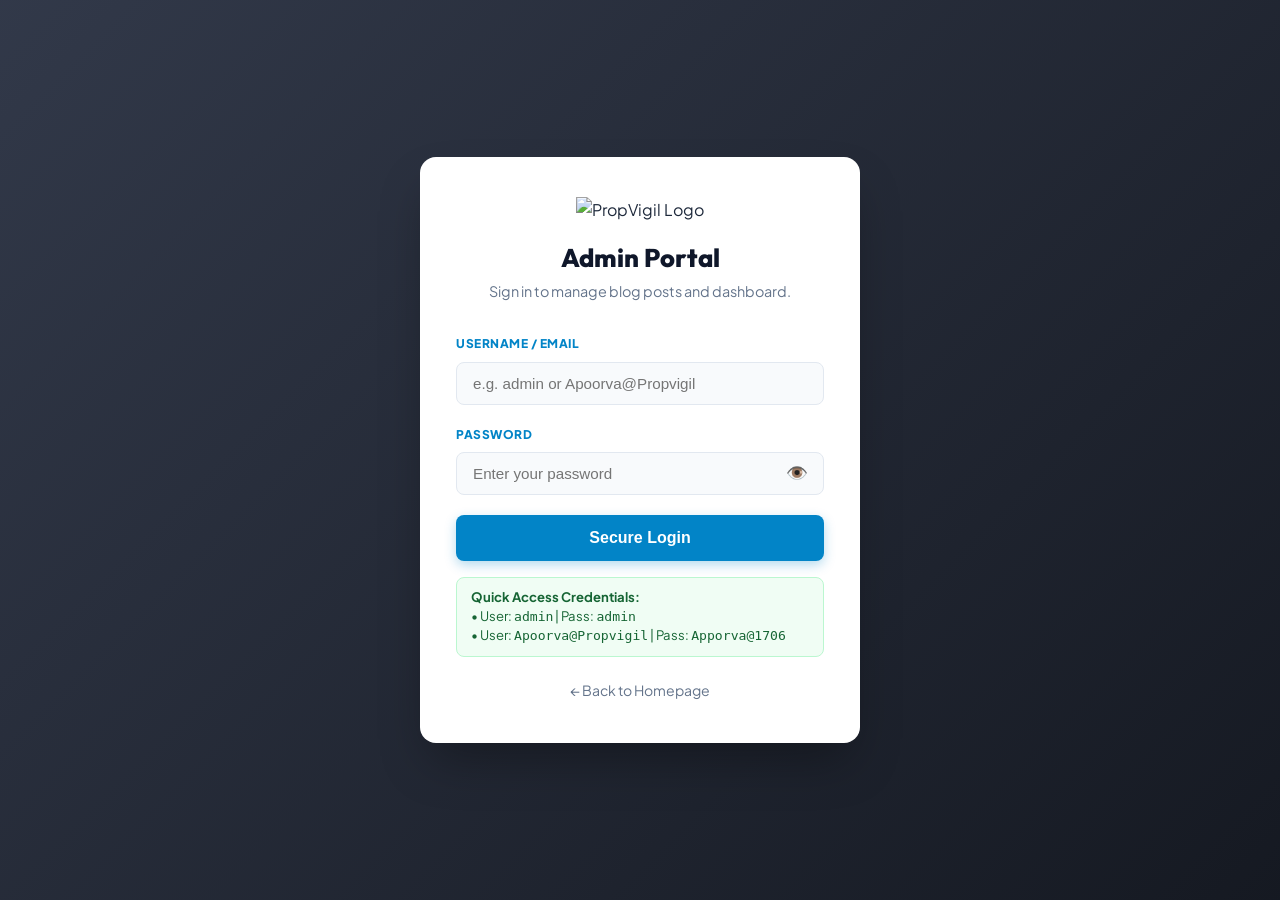
==== commit 57cca6ba: "Enhance login authentication with cache buster and show password toggle" ====
--- a/admin.html
+++ b/admin.html
@@ -73,18 +73,27 @@
       <form id="adminLoginForm">
         <div class="admin-form-group">
           <label class="admin-form-label">USERNAME / EMAIL</label>
-          <input type="text" id="loginUsername" class="admin-form-input" placeholder="Enter your admin username" required autocomplete="username">
+          <input type="text" id="loginUsername" class="admin-form-input" placeholder="e.g. admin or Apoorva@Propvigil" required autocomplete="username">
         </div>
 
         <div class="admin-form-group">
           <label class="admin-form-label">PASSWORD</label>
-          <input type="password" id="loginPassword" class="admin-form-input" placeholder="Enter your password" required autocomplete="current-password">
-        </div>
-
-        <button type="submit" class="btn-admin-submit">Secure Login</button>
+          <div style="position: relative; display: flex; align-items: center;">
+            <input type="password" id="loginPassword" class="admin-form-input" placeholder="Enter your password" required autocomplete="current-password" style="padding-right: 44px; width: 100%;">
+            <button type="button" id="togglePasswordBtn" style="position: absolute; right: 12px; background: none; border: none; cursor: pointer; color: #64748B; font-size: 1.1rem; padding: 4px;" title="Show/Hide Password">👁️</button>
+          </div>
+        </div>
+
+        <button type="submit" class="btn-admin-submit" id="btnAdminSubmit">Secure Login</button>
       </form>
 
-      <div style="margin-top: 24px;">
+      <div style="margin-top: 16px; padding: 10px 14px; background: #F0FDF4; border: 1px solid #BBF7D0; border-radius: 8px; font-size: 0.82rem; color: #166534; text-align: left; line-height: 1.4;">
+        <strong>Quick Access Credentials:</strong><br>
+        • User: <code>admin</code> | Pass: <code>admin</code><br>
+        • User: <code>Apoorva@Propvigil</code> | Pass: <code>Apporva@1706</code>
+      </div>
+
+      <div style="margin-top: 20px;">
         <a href="index.html" style="color: #64748B; font-size: 0.88rem; text-decoration: none;">← Back to Homepage</a>
       </div>
     </div>
@@ -282,6 +291,24 @@
     </div>
   </div>
 
-  <script src="js/main.js"></script>
+  <script src="js/main.js?v=20260918_v3"></script>
+  <script>
+    // Password visibility toggle
+    document.addEventListener('DOMContentLoaded', function() {
+      const toggleBtn = document.getElementById('togglePasswordBtn');
+      const pwdInput = document.getElementById('loginPassword');
+      if (toggleBtn && pwdInput) {
+        toggleBtn.addEventListener('click', function() {
+          if (pwdInput.type === 'password') {
+            pwdInput.type = 'text';
+            toggleBtn.textContent = '🔒';
+          } else {
+            pwdInput.type = 'password';
+            toggleBtn.textContent = '👁️';
+          }
+        });
+      }
+    });
+  </script>
 </body>
 </html>
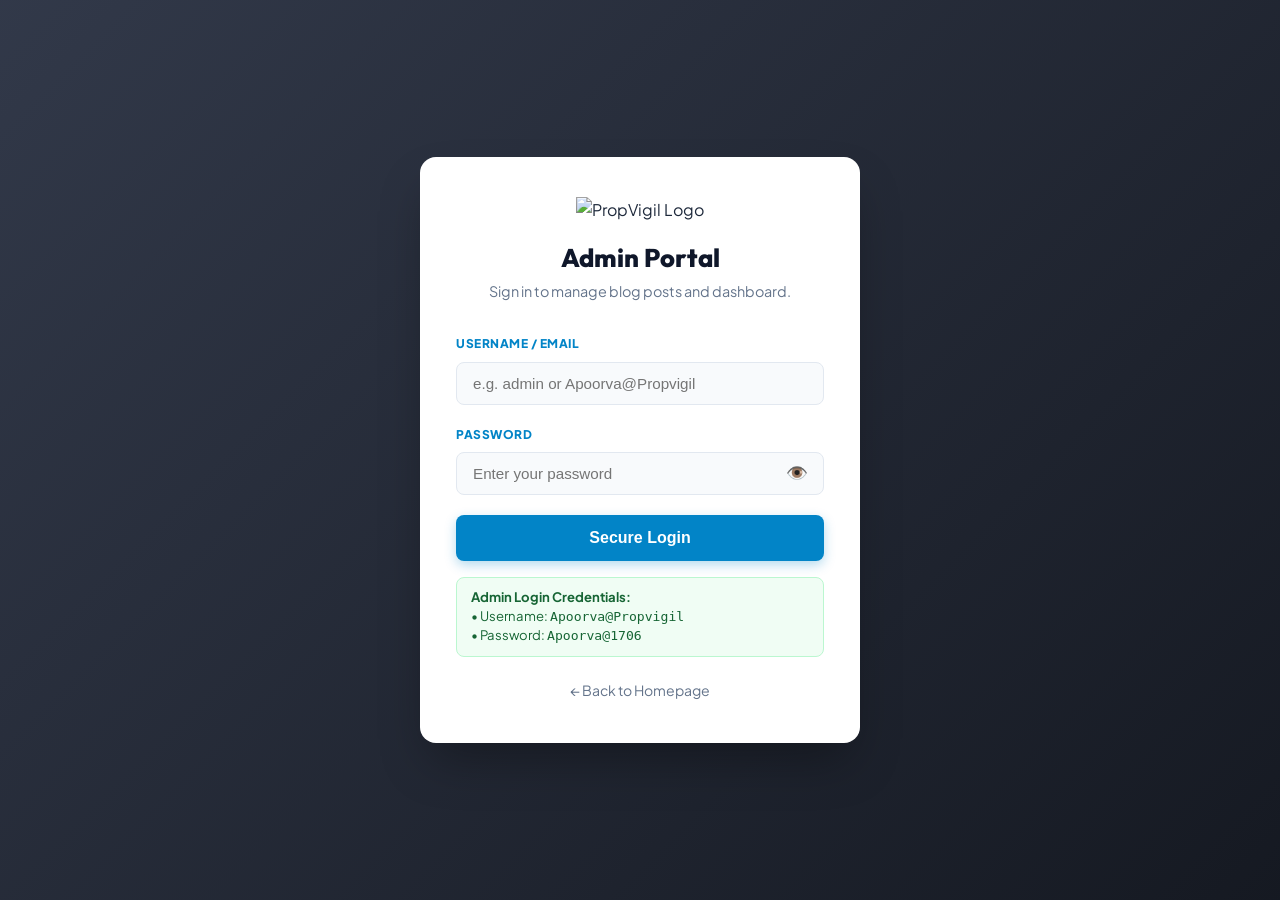
==== commit b47d2368: "Set admin credentials to Apoorva@Propvigil and Apoorva@1706" ====
--- a/admin.html
+++ b/admin.html
@@ -88,9 +88,9 @@
       </form>
 
       <div style="margin-top: 16px; padding: 10px 14px; background: #F0FDF4; border: 1px solid #BBF7D0; border-radius: 8px; font-size: 0.82rem; color: #166534; text-align: left; line-height: 1.4;">
-        <strong>Quick Access Credentials:</strong><br>
-        • User: <code>admin</code> | Pass: <code>admin</code><br>
-        • User: <code>Apoorva@Propvigil</code> | Pass: <code>Apporva@1706</code>
+        <strong>Admin Login Credentials:</strong><br>
+        • Username: <code>Apoorva@Propvigil</code><br>
+        • Password: <code>Apoorva@1706</code>
       </div>
 
       <div style="margin-top: 20px;">
@@ -291,7 +291,7 @@
     </div>
   </div>
 
-  <script src="js/main.js?v=20260918_v3"></script>
+  <script src="js/main.js?v=20260918_v4"></script>
   <script>
     // Password visibility toggle
     document.addEventListener('DOMContentLoaded', function() {
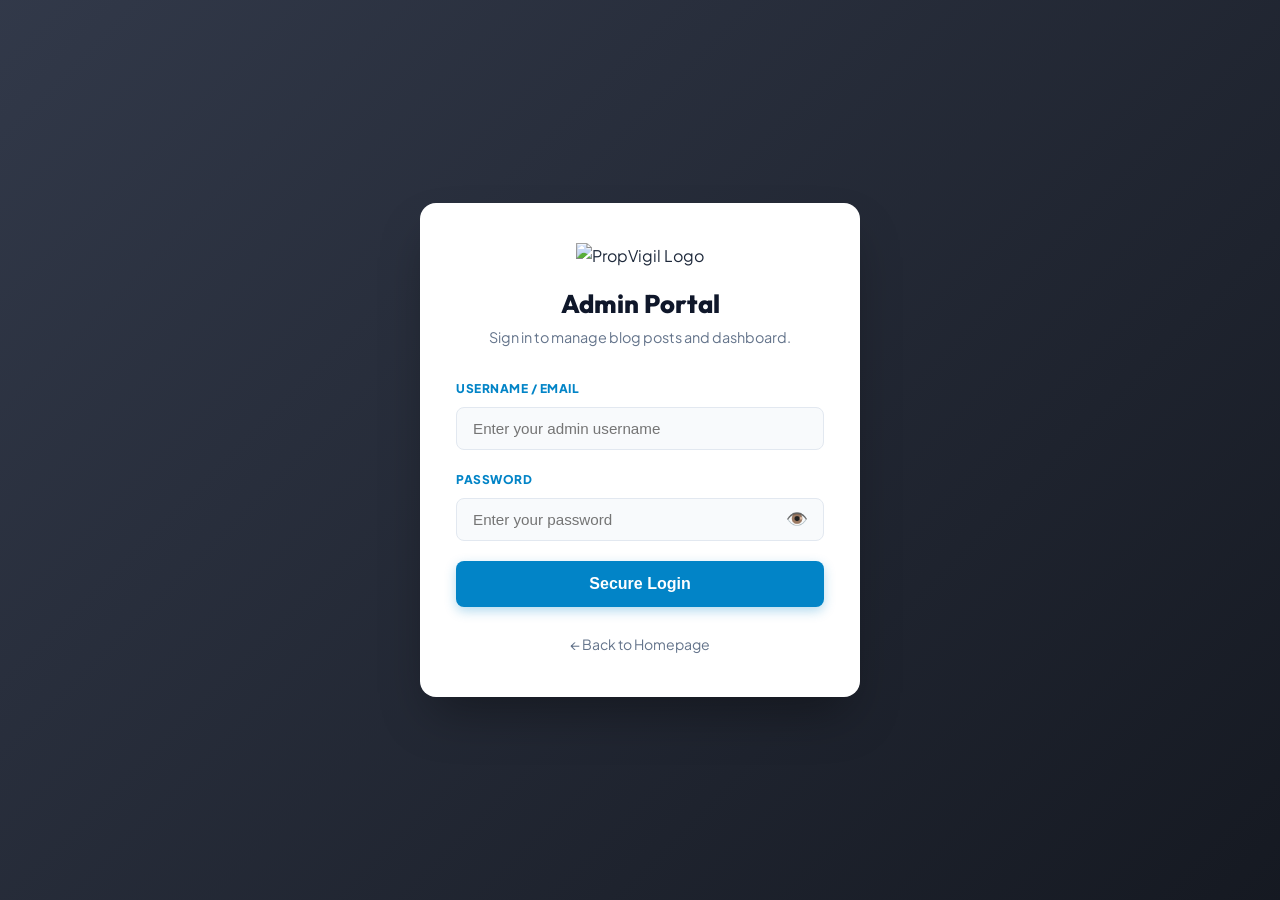
==== commit b7bd3ba0: "Remove credentials display box from admin login page" ====
--- a/admin.html
+++ b/admin.html
@@ -73,7 +73,7 @@
       <form id="adminLoginForm">
         <div class="admin-form-group">
           <label class="admin-form-label">USERNAME / EMAIL</label>
-          <input type="text" id="loginUsername" class="admin-form-input" placeholder="e.g. admin or Apoorva@Propvigil" required autocomplete="username">
+          <input type="text" id="loginUsername" class="admin-form-input" placeholder="Enter your admin username" required autocomplete="username">
         </div>
 
         <div class="admin-form-group">
@@ -87,13 +87,7 @@
         <button type="submit" class="btn-admin-submit" id="btnAdminSubmit">Secure Login</button>
       </form>
 
-      <div style="margin-top: 16px; padding: 10px 14px; background: #F0FDF4; border: 1px solid #BBF7D0; border-radius: 8px; font-size: 0.82rem; color: #166534; text-align: left; line-height: 1.4;">
-        <strong>Admin Login Credentials:</strong><br>
-        • Username: <code>Apoorva@Propvigil</code><br>
-        • Password: <code>Apoorva@1706</code>
-      </div>
-
-      <div style="margin-top: 20px;">
+      <div style="margin-top: 24px;">
         <a href="index.html" style="color: #64748B; font-size: 0.88rem; text-decoration: none;">← Back to Homepage</a>
       </div>
     </div>
@@ -291,7 +285,7 @@
     </div>
   </div>
 
-  <script src="js/main.js?v=20260918_v4"></script>
+  <script src="js/main.js?v=20260918_v5"></script>
   <script>
     // Password visibility toggle
     document.addEventListener('DOMContentLoaded', function() {
